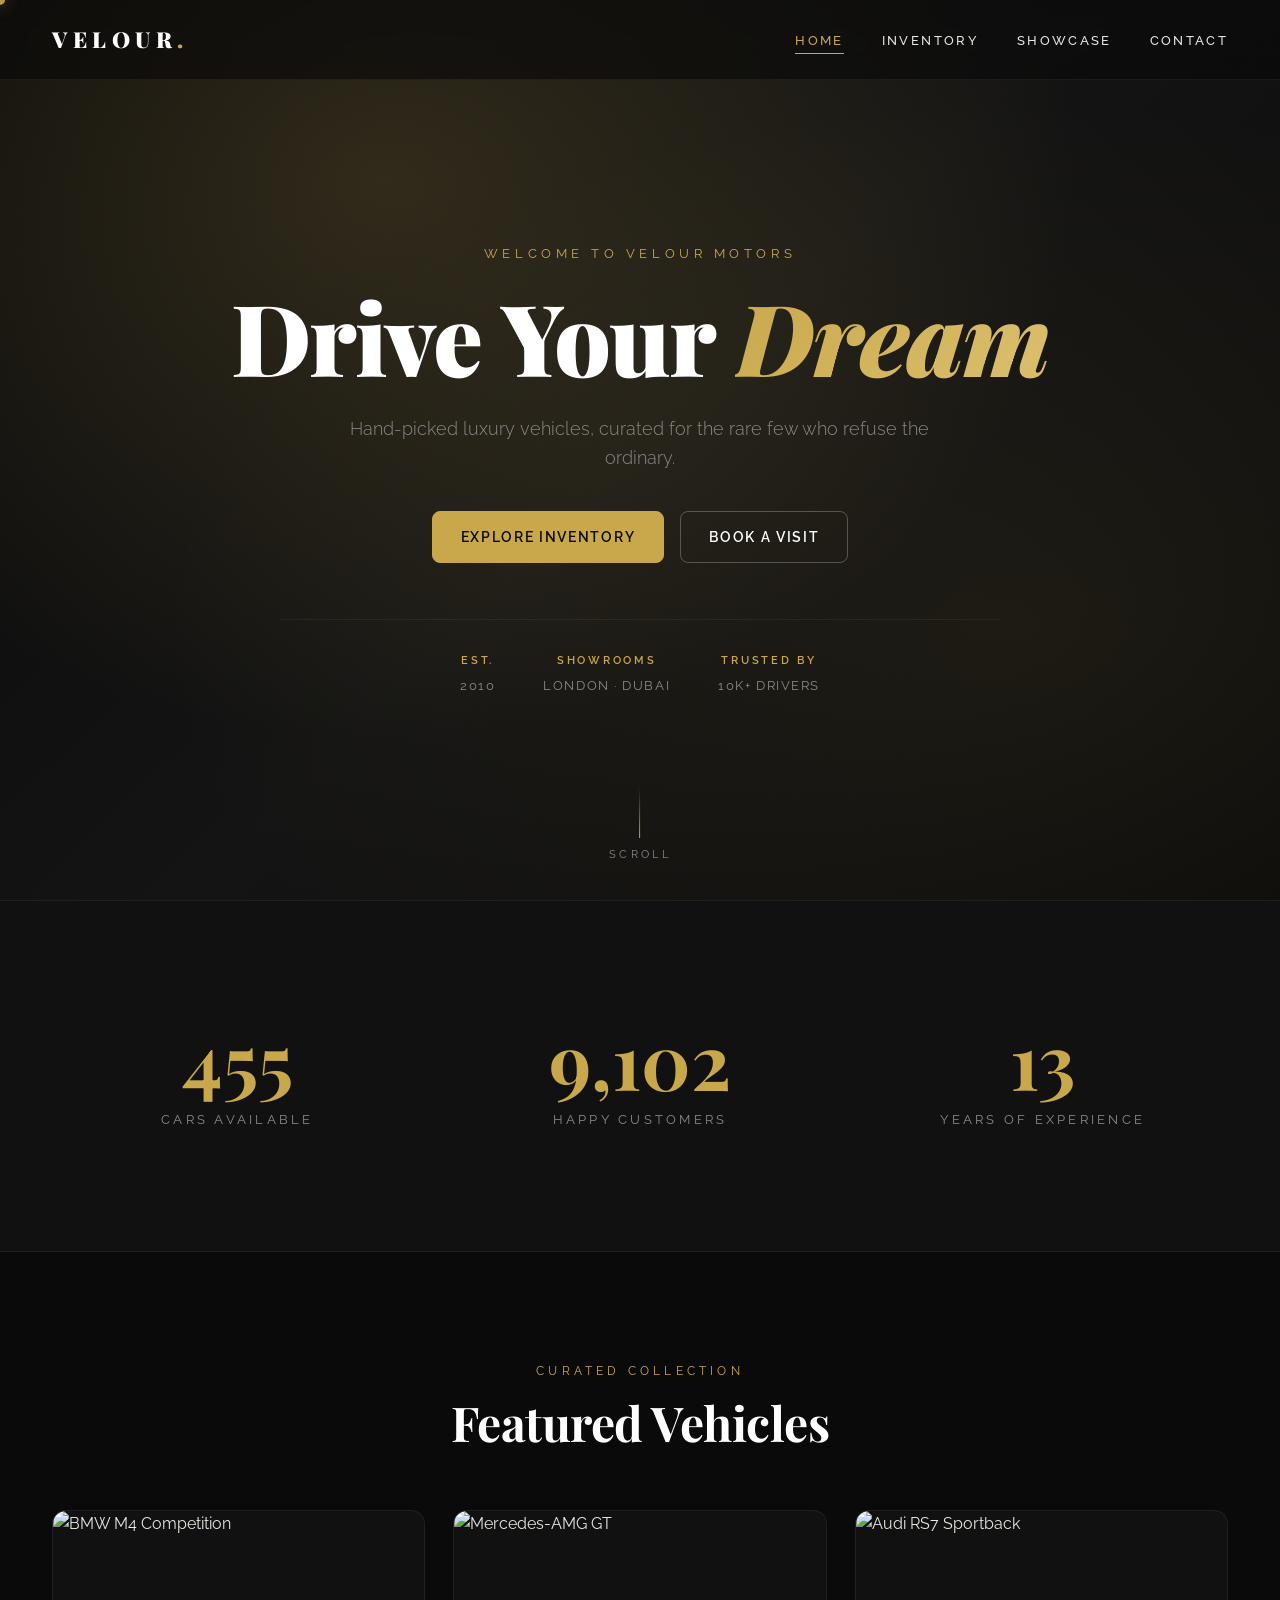
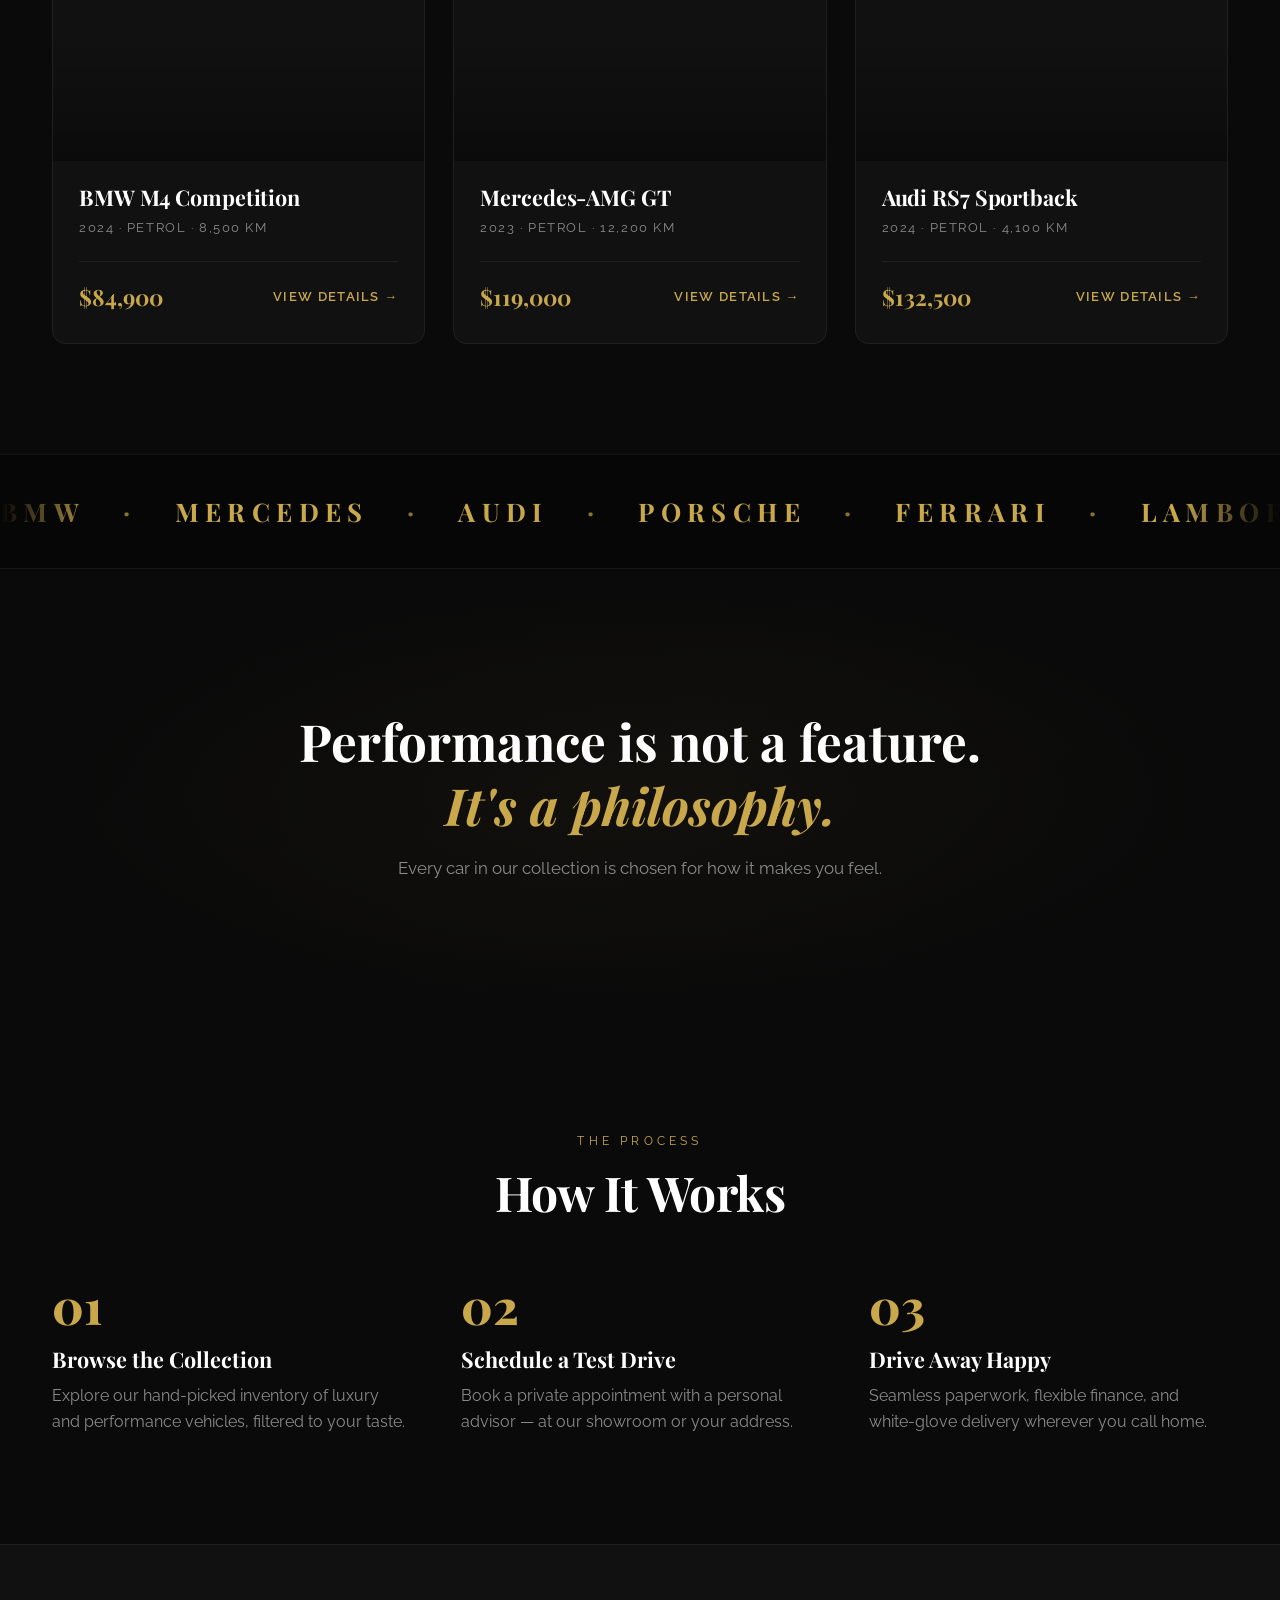
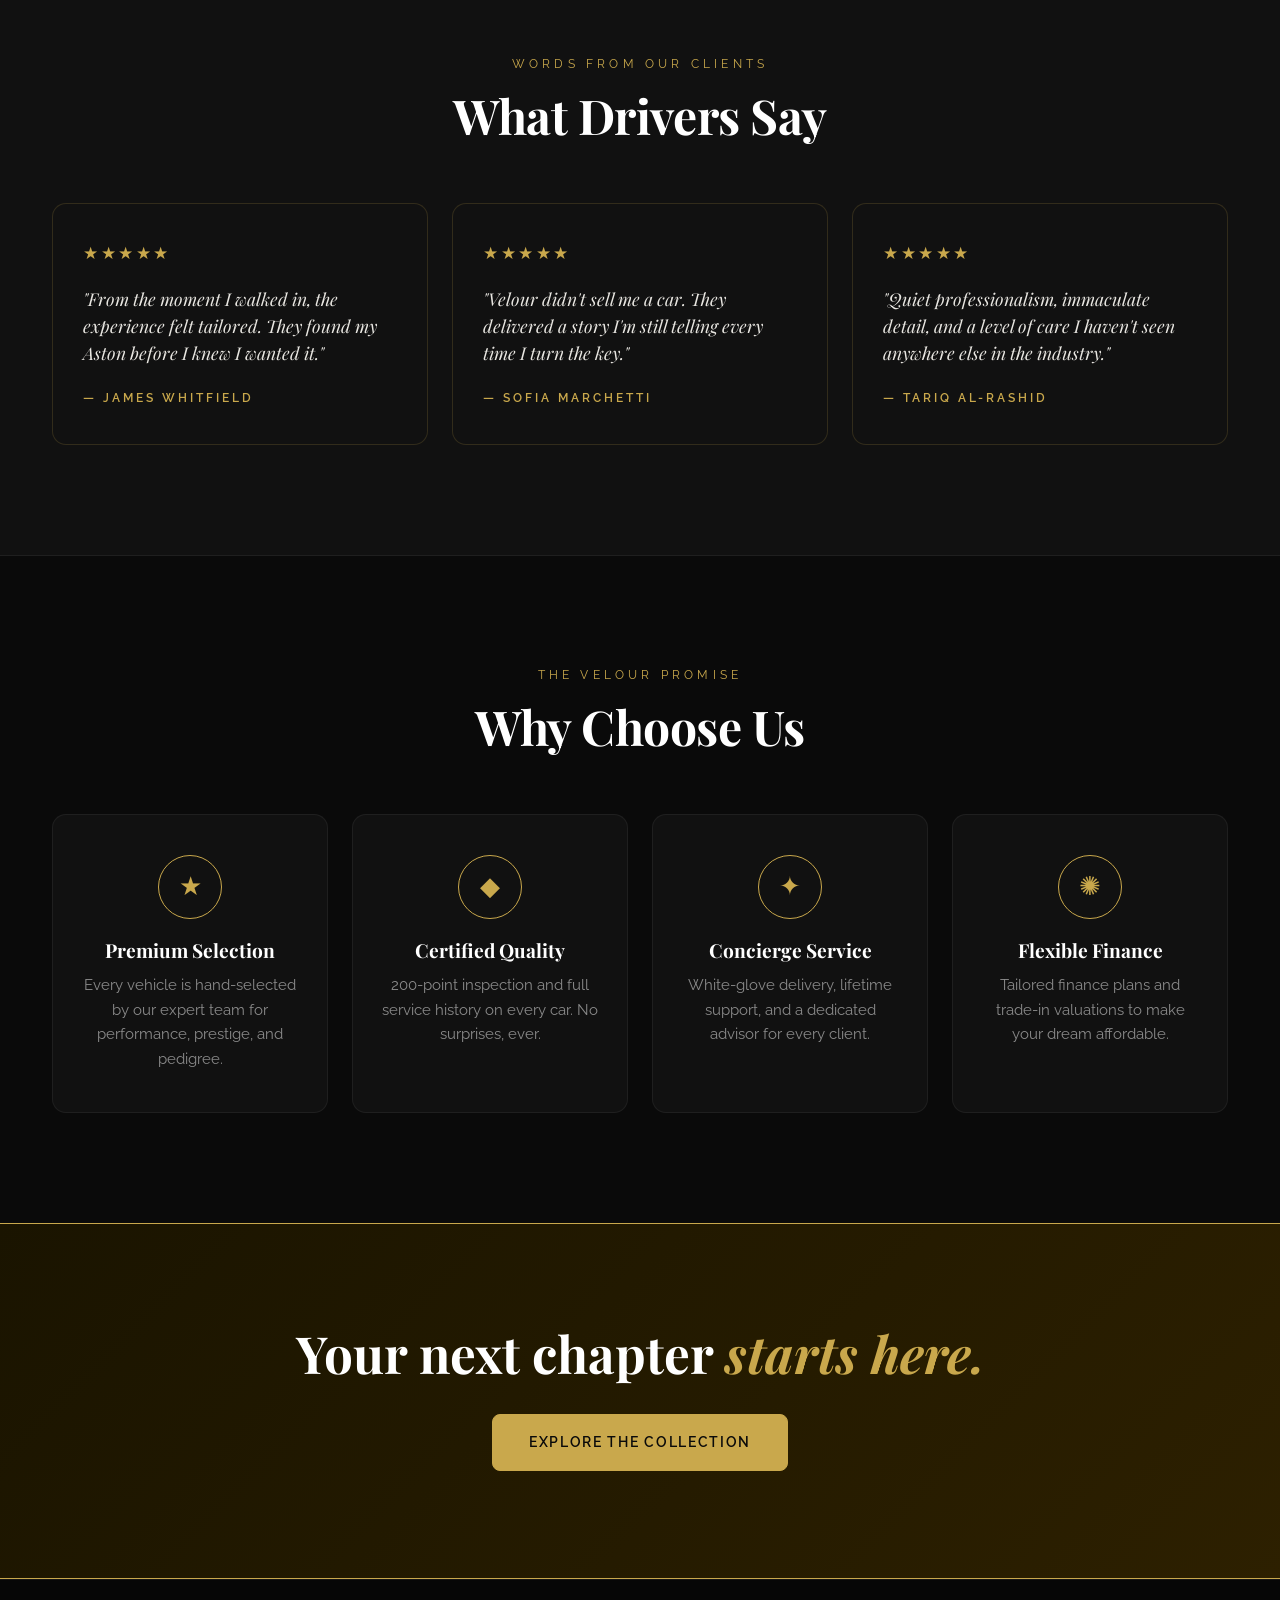
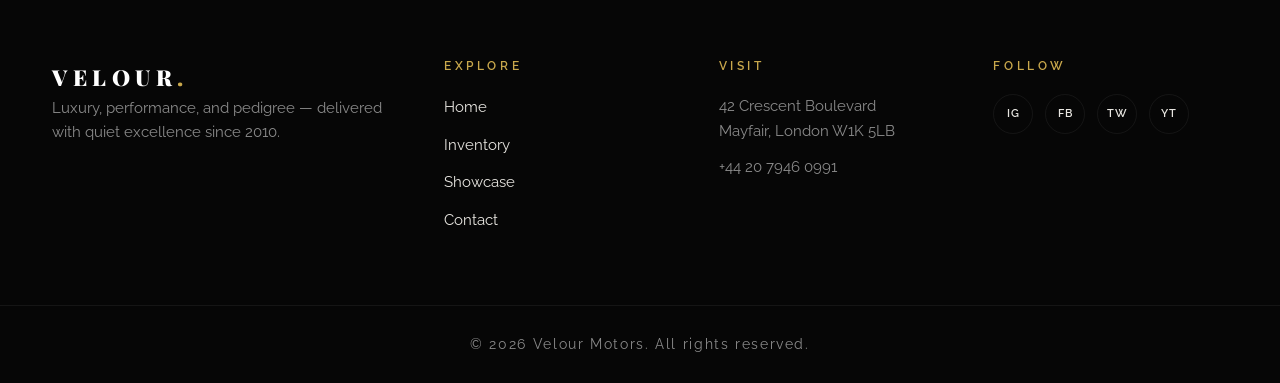
==== index.html @ 4f9709b0 "first commit" ====
<!DOCTYPE html>
<html lang="en">
<head>
  <meta charset="UTF-8" />
  <meta name="viewport" content="width=device-width, initial-scale=1.0" />
  <title>Velour Motors — Drive Your Dream</title>
  <meta name="description" content="Velour Motors — premium luxury car dealership. Discover hand-picked vehicles built to inspire." />

  <!-- Google Fonts -->
  <link rel="preconnect" href="https://fonts.googleapis.com" />
  <link rel="preconnect" href="https://fonts.gstatic.com" crossorigin />
  <link href="https://fonts.googleapis.com/css2?family=Playfair+Display:wght@400;600;700;900&family=Raleway:wght@300;400;500;600;700&display=swap" rel="stylesheet" />

  <link rel="stylesheet" href="style.css" />
</head>
<body>
  <!-- Custom gold cursor dot -->
  <div class="cursor-dot" id="cursorDot" aria-hidden="true"></div>

  <!-- ============ NAVBAR ============ -->
  <header class="navbar" id="navbar">
    <div class="nav-container">
      <a href="index.html" class="logo">VELOUR<span>.</span></a>
      <nav>
        <ul class="nav-links" id="navLinks">
          <li><a href="index.html" class="active">Home</a></li>
          <li><a href="cars.html">Inventory</a></li>
          <li><a href="car-detail.html">Showcase</a></li>
          <li><a href="contact.html">Contact</a></li>
        </ul>
      </nav>
      <button class="nav-toggle" id="navToggle" aria-label="Open menu">
        <span></span><span></span><span></span>
      </button>
    </div>
  </header>

  <!-- ============ SECTION 1 — HERO ============ -->
  <section class="hero">
    <div class="hero-bg" aria-hidden="true"></div>
    <div class="hero-content">
      <p class="hero-eyebrow reveal">Welcome to Velour Motors</p>
      <h1 class="hero-title">
        <span class="word">Drive</span>
        <span class="word">Your</span>
        <span class="word gold-text">Dream</span>
      </h1>
      <p class="hero-sub reveal">Hand-picked luxury vehicles, curated for the rare few who refuse the ordinary.</p>
      <div class="hero-cta reveal">
        <a href="cars.html" class="btn btn-gold">Explore Inventory</a>
        <a href="contact.html" class="btn btn-ghost">Book a Visit</a>
      </div>

      <!-- Hero quick stats -->
      <ul class="hero-quick reveal" aria-label="At a glance">
        <li><strong>Est.</strong> 2010</li>
        <li><strong>Showrooms</strong> London · Dubai</li>
        <li><strong>Trusted by</strong> 10K+ drivers</li>
      </ul>
    </div>
    <div class="hero-scroll" aria-hidden="true">
      <span></span>
      <p>scroll</p>
    </div>
  </section>

  <!-- ============ SECTION 2 — STATS ============ -->
  <section class="counters">
    <div class="container counters-grid">
      <div class="counter-card reveal">
        <h2 class="counter-num" data-target="500">0</h2>
        <p>Cars Available</p>
      </div>
      <div class="counter-card reveal">
        <h2 class="counter-num" data-target="10000">0</h2>
        <p>Happy Customers</p>
      </div>
      <div class="counter-card reveal">
        <h2 class="counter-num" data-target="15">0</h2>
        <p>Years of Experience</p>
      </div>
    </div>
  </section>

  <!-- ============ SECTION 3 — FEATURED VEHICLES ============ -->
  <section class="featured">
    <div class="container">
      <div class="section-header reveal">
        <p class="eyebrow">Curated Collection</p>
        <h2>Featured Vehicles</h2>
      </div>

      <div class="card-grid">
        <article class="car-card reveal">
          <div class="car-img">
            <img src="https://images.unsplash.com/photo-1555215695-3004980ad54e?w=800" alt="BMW M4 Competition" loading="lazy" />
          </div>
          <div class="car-body">
            <h3>BMW M4 Competition</h3>
            <p class="car-meta">2024 · Petrol · 8,500 km</p>
            <div class="car-foot">
              <span class="price">$84,900</span>
              <a href="car-detail.html" class="btn-link">View Details →</a>
            </div>
          </div>
        </article>

        <article class="car-card reveal">
          <div class="car-img">
            <img src="https://images.unsplash.com/photo-1617788138017-80ad40651399?w=800" alt="Mercedes-AMG GT" loading="lazy" />
          </div>
          <div class="car-body">
            <h3>Mercedes-AMG GT</h3>
            <p class="car-meta">2023 · Petrol · 12,200 km</p>
            <div class="car-foot">
              <span class="price">$119,000</span>
              <a href="car-detail.html" class="btn-link">View Details →</a>
            </div>
          </div>
        </article>

        <article class="car-card reveal">
          <div class="car-img">
            <img src="https://images.unsplash.com/photo-1606664515524-ed2f786a0bd6?w=800" alt="Audi RS7 Sportback" loading="lazy" />
          </div>
          <div class="car-body">
            <h3>Audi RS7 Sportback</h3>
            <p class="car-meta">2024 · Petrol · 4,100 km</p>
            <div class="car-foot">
              <span class="price">$132,500</span>
              <a href="car-detail.html" class="btn-link">View Details →</a>
            </div>
          </div>
        </article>
      </div>
    </div>
  </section>

  <!-- ============ SECTION 4 — BRAND MARQUEE ============ -->
  <section class="marquee-section" aria-label="Brands we carry">
    <div class="marquee">
      <div class="marquee-track">
        <span>BMW</span><span class="sep">·</span>
        <span>MERCEDES</span><span class="sep">·</span>
        <span>AUDI</span><span class="sep">·</span>
        <span>PORSCHE</span><span class="sep">·</span>
        <span>FERRARI</span><span class="sep">·</span>
        <span>LAMBORGHINI</span><span class="sep">·</span>
        <span>BENTLEY</span><span class="sep">·</span>
        <span>TESLA</span><span class="sep">·</span>
        <span>MASERATI</span><span class="sep">·</span>
        <!-- duplicated for seamless loop -->
        <span>BMW</span><span class="sep">·</span>
        <span>MERCEDES</span><span class="sep">·</span>
        <span>AUDI</span><span class="sep">·</span>
        <span>PORSCHE</span><span class="sep">·</span>
        <span>FERRARI</span><span class="sep">·</span>
        <span>LAMBORGHINI</span><span class="sep">·</span>
        <span>BENTLEY</span><span class="sep">·</span>
        <span>TESLA</span><span class="sep">·</span>
        <span>MASERATI</span><span class="sep">·</span>
      </div>
    </div>
  </section>

  <!-- ============ SECTION 5 — HIGHLIGHT BANNER ============ -->
  <section class="highlight-banner">
    <div class="highlight-bg" aria-hidden="true">
      <img src="https://images.unsplash.com/photo-1555215695-3004980ad54e?w=1600" alt="" />
    </div>
    <div class="highlight-overlay" aria-hidden="true"></div>
    <div class="container highlight-content reveal">
      <h2>Performance is not a feature.<br/><em>It's a philosophy.</em></h2>
      <p>Every car in our collection is chosen for how it makes you feel.</p>
    </div>
  </section>

  <!-- ============ SECTION 6 — HOW IT WORKS ============ -->
  <section class="how-it-works">
    <div class="container">
      <div class="section-header reveal">
        <p class="eyebrow">The Process</p>
        <h2>How It Works</h2>
      </div>

      <div class="steps-grid">
        <div class="step reveal">
          <span class="step-num">01</span>
          <h3>Browse the Collection</h3>
          <p>Explore our hand-picked inventory of luxury and performance vehicles, filtered to your taste.</p>
        </div>
        <div class="step reveal">
          <span class="step-num">02</span>
          <h3>Schedule a Test Drive</h3>
          <p>Book a private appointment with a personal advisor — at our showroom or your address.</p>
        </div>
        <div class="step reveal">
          <span class="step-num">03</span>
          <h3>Drive Away Happy</h3>
          <p>Seamless paperwork, flexible finance, and white-glove delivery wherever you call home.</p>
        </div>
      </div>
    </div>
  </section>

  <!-- ============ SECTION 7 — TESTIMONIALS ============ -->
  <section class="testimonials">
    <div class="container">
      <div class="section-header reveal">
        <p class="eyebrow">Words from Our Clients</p>
        <h2>What Drivers Say</h2>
      </div>

      <div class="testimonial-grid">
        <article class="testimonial reveal">
          <div class="stars" aria-label="5 out of 5 stars">★★★★★</div>
          <p class="quote">"From the moment I walked in, the experience felt tailored. They found my Aston before I knew I wanted it."</p>
          <p class="author">— James Whitfield</p>
        </article>

        <article class="testimonial reveal">
          <div class="stars" aria-label="5 out of 5 stars">★★★★★</div>
          <p class="quote">"Velour didn't sell me a car. They delivered a story I'm still telling every time I turn the key."</p>
          <p class="author">— Sofia Marchetti</p>
        </article>

        <article class="testimonial reveal">
          <div class="stars" aria-label="5 out of 5 stars">★★★★★</div>
          <p class="quote">"Quiet professionalism, immaculate detail, and a level of care I haven't seen anywhere else in the industry."</p>
          <p class="author">— Tariq Al-Rashid</p>
        </article>
      </div>
    </div>
  </section>

  <!-- ============ SECTION 8 — WHY CHOOSE US ============ -->
  <section class="why">
    <div class="container">
      <div class="section-header reveal">
        <p class="eyebrow">The Velour Promise</p>
        <h2>Why Choose Us</h2>
      </div>

      <div class="why-grid">
        <div class="why-card reveal">
          <div class="why-icon">★</div>
          <h3>Premium Selection</h3>
          <p>Every vehicle is hand-selected by our expert team for performance, prestige, and pedigree.</p>
        </div>
        <div class="why-card reveal">
          <div class="why-icon">◆</div>
          <h3>Certified Quality</h3>
          <p>200-point inspection and full service history on every car. No surprises, ever.</p>
        </div>
        <div class="why-card reveal">
          <div class="why-icon">✦</div>
          <h3>Concierge Service</h3>
          <p>White-glove delivery, lifetime support, and a dedicated advisor for every client.</p>
        </div>
        <div class="why-card reveal">
          <div class="why-icon">✺</div>
          <h3>Flexible Finance</h3>
          <p>Tailored finance plans and trade-in valuations to make your dream affordable.</p>
        </div>
      </div>
    </div>
  </section>

  <!-- ============ SECTION 9 — CTA BANNER ============ -->
  <section class="cta-banner">
    <div class="container cta-content reveal">
      <h2>Your next chapter <em>starts here.</em></h2>
      <a href="cars.html" class="btn btn-gold btn-lg">Explore the Collection</a>
    </div>
  </section>

  <!-- ============ SECTION 10 — FOOTER ============ -->
  <footer class="footer">
    <div class="container footer-grid">
      <div class="footer-col">
        <a href="index.html" class="logo">VELOUR<span>.</span></a>
        <p>Luxury, performance, and pedigree — delivered with quiet excellence since 2010.</p>
      </div>
      <div class="footer-col">
        <h4>Explore</h4>
        <ul>
          <li><a href="index.html">Home</a></li>
          <li><a href="cars.html">Inventory</a></li>
          <li><a href="car-detail.html">Showcase</a></li>
          <li><a href="contact.html">Contact</a></li>
        </ul>
      </div>
      <div class="footer-col">
        <h4>Visit</h4>
        <p>42 Crescent Boulevard<br/>Mayfair, London W1K 5LB</p>
        <p>+44 20 7946 0991</p>
      </div>
      <div class="footer-col">
        <h4>Follow</h4>
        <div class="socials">
          <a href="#" aria-label="Instagram">IG</a>
          <a href="#" aria-label="Facebook">FB</a>
          <a href="#" aria-label="Twitter">TW</a>
          <a href="#" aria-label="YouTube">YT</a>
        </div>
      </div>
    </div>
    <div class="footer-bottom">
      <p>© 2026 Velour Motors. All rights reserved.</p>
    </div>
  </footer>

  <script src="script.js"></script>
</body>
</html>
---- style.css ----
/* =========================================================
   VELOUR MOTORS — Shared Stylesheet
   Dark luxury theme with gold accents.
   ========================================================= */

/* ---------- CSS Variables ---------- */
:root {
  --bg:           #0a0a0a;
  --bg-elev:      #111111;
  --bg-elev-2:    #161616;
  --gold:         #c9a84c;
  --gold-soft:    #d9bd6a;
  --gold-dim:     #8a7233;
  --white:        #ffffff;
  --text:         #e8e6e1;
  --muted:        #8a8a8a;
  --border:       rgba(201, 168, 76, 0.18);
  --border-soft:  rgba(255, 255, 255, 0.06);
  --danger:       #ff4d4d;

  --font-head:    'Playfair Display', serif;
  --font-body:    'Raleway', sans-serif;

  --maxw:         1240px;
  --radius:       8px;
  --radius-lg:    14px;

  --ease:         cubic-bezier(.22, .61, .36, 1);
  --t-fast:       .25s;
  --t-mid:        .45s;
  --t-slow:       .8s;
}

/* ---------- Reset ---------- */
*, *::before, *::after { box-sizing: border-box; margin: 0; padding: 0; }
html { scroll-behavior: smooth; }
body {
  font-family: var(--font-body);
  background: var(--bg);
  color: var(--text);
  line-height: 1.6;
  font-weight: 400;
  overflow-x: hidden;
  -webkit-font-smoothing: antialiased;
  cursor: none;
}
@media (max-width: 900px) { body { cursor: auto; } }

img { max-width: 100%; display: block; }
a { color: inherit; text-decoration: none; transition: color var(--t-fast) var(--ease); }
a:hover { color: var(--gold); }
button { font-family: inherit; cursor: none; border: none; background: none; color: inherit; }
@media (max-width: 900px) { button { cursor: pointer; } }

h1, h2, h3, h4 { font-family: var(--font-head); font-weight: 700; color: var(--white); line-height: 1.15; }

.container { max-width: var(--maxw); margin: 0 auto; padding: 0 32px; }
@media (max-width: 640px) { .container { padding: 0 20px; } }

/* ---------- Custom Cursor ---------- */
.cursor-dot {
  position: fixed;
  top: 0; left: 0;
  width: 10px; height: 10px;
  background: var(--gold);
  border-radius: 50%;
  pointer-events: none;
  z-index: 9999;
  transform: translate(-50%, -50%);
  transition: width .2s var(--ease), height .2s var(--ease), background .2s var(--ease);
  box-shadow: 0 0 18px rgba(201, 168, 76, 0.6);
  mix-blend-mode: difference;
}
.cursor-dot.grow { width: 26px; height: 26px; background: var(--gold-soft); }
@media (max-width: 900px) { .cursor-dot { display: none; } }

/* ---------- Buttons ---------- */
.btn {
  display: inline-block;
  padding: 14px 28px;
  font-family: var(--font-body);
  font-weight: 600;
  font-size: 14px;
  letter-spacing: .12em;
  text-transform: uppercase;
  border: 1px solid transparent;
  border-radius: var(--radius);
  transition: all var(--t-fast) var(--ease);
  position: relative;
  overflow: hidden;
}
.btn-gold {
  background: var(--gold);
  color: #0a0a0a;
  border-color: var(--gold);
}
.btn-gold:hover { background: var(--gold-soft); transform: translateY(-2px); color: #0a0a0a; box-shadow: 0 10px 30px rgba(201, 168, 76, 0.25); }
.btn-ghost {
  background: transparent;
  color: var(--white);
  border-color: rgba(255,255,255,0.25);
}
.btn-ghost:hover { border-color: var(--gold); color: var(--gold); transform: translateY(-2px); }
.btn-lg { padding: 16px 36px; font-size: 14px; }

.btn-link {
  color: var(--gold);
  font-weight: 600;
  font-size: 13px;
  letter-spacing: .1em;
  text-transform: uppercase;
  transition: letter-spacing var(--t-fast) var(--ease);
}
.btn-link:hover { letter-spacing: .18em; }

/* ---------- Navbar ---------- */
.navbar {
  position: fixed;
  top: 0; left: 0; right: 0;
  z-index: 1000;
  background: rgba(10, 10, 10, 0.65);
  backdrop-filter: blur(14px);
  -webkit-backdrop-filter: blur(14px);
  border-bottom: 1px solid var(--border-soft);
  transition: padding var(--t-mid) var(--ease), background var(--t-mid) var(--ease), transform var(--t-mid) var(--ease);
  padding: 22px 0;
}
.navbar.scrolled { padding: 12px 0; background: rgba(10, 10, 10, 0.92); }
.navbar.hide { transform: translateY(-110%); }

.nav-container {
  max-width: var(--maxw);
  margin: 0 auto;
  padding: 0 32px;
  display: flex;
  align-items: center;
  justify-content: space-between;
}
.logo {
  font-family: var(--font-head);
  font-weight: 900;
  font-size: 22px;
  letter-spacing: .25em;
  color: var(--white);
}
.logo span { color: var(--gold); }

.nav-links { list-style: none; display: flex; gap: 38px; }
.nav-links a {
  font-size: 13px;
  letter-spacing: .18em;
  text-transform: uppercase;
  font-weight: 500;
  color: var(--text);
  position: relative;
  padding: 6px 0;
}
.nav-links a::after {
  content: '';
  position: absolute;
  left: 0; bottom: 0;
  width: 0; height: 1px;
  background: var(--gold);
  transition: width var(--t-mid) var(--ease);
}
.nav-links a:hover::after,
.nav-links a.active::after { width: 100%; }
.nav-links a.active { color: var(--gold); }

.nav-toggle { display: none; flex-direction: column; gap: 5px; padding: 8px; }
.nav-toggle span {
  width: 24px; height: 2px;
  background: var(--white);
  transition: transform var(--t-fast) var(--ease), opacity var(--t-fast) var(--ease);
}
.nav-toggle.open span:nth-child(1) { transform: translateY(7px) rotate(45deg); }
.nav-toggle.open span:nth-child(2) { opacity: 0; }
.nav-toggle.open span:nth-child(3) { transform: translateY(-7px) rotate(-45deg); }

@media (max-width: 820px) {
  .nav-toggle { display: flex; }
  .nav-links {
    position: absolute;
    top: 100%; left: 0; right: 0;
    flex-direction: column;
    background: rgba(10, 10, 10, 0.98);
    padding: 24px 32px 32px;
    gap: 20px;
    border-bottom: 1px solid var(--border-soft);
    transform: translateY(-12px);
    opacity: 0;
    pointer-events: none;
    transition: transform var(--t-mid) var(--ease), opacity var(--t-mid) var(--ease);
  }
  .nav-links.open { transform: translateY(0); opacity: 1; pointer-events: auto; }
}

/* ---------- Hero ---------- */
.hero {
  position: relative;
  min-height: 100vh;
  display: flex;
  align-items: center;
  justify-content: center;
  text-align: center;
  overflow: hidden;
  padding: 120px 24px 80px;
}
.hero-bg {
  position: absolute;
  inset: 0;
  background:
    radial-gradient(ellipse at 30% 20%, rgba(201, 168, 76, 0.18), transparent 55%),
    radial-gradient(ellipse at 80% 70%, rgba(201, 168, 76, 0.08), transparent 60%),
    linear-gradient(135deg, #0a0a0a 0%, #141414 50%, #0a0a0a 100%);
  z-index: -1;
  animation: heroBgShift 18s ease-in-out infinite alternate;
}
@keyframes heroBgShift {
  0%   { filter: hue-rotate(0deg); }
  100% { filter: hue-rotate(8deg); }
}

.hero-eyebrow {
  font-size: 13px;
  letter-spacing: .35em;
  text-transform: uppercase;
  color: var(--gold);
  margin-bottom: 22px;
}
.hero-title {
  font-size: clamp(2.8rem, 8vw, 6.2rem);
  font-weight: 900;
  line-height: 1.02;
  letter-spacing: -.02em;
  margin-bottom: 26px;
}
.hero-title .word {
  display: inline-block;
  opacity: 0;
  transform: translateY(40px);
  animation: wordIn .9s var(--ease) forwards;
}
.hero-title .word:nth-child(1) { animation-delay: .2s; }
.hero-title .word:nth-child(2) { animation-delay: .4s; }
.hero-title .word:nth-child(3) { animation-delay: .6s; }
@keyframes wordIn { to { opacity: 1; transform: translateY(0); } }

.gold-text {
  background: linear-gradient(135deg, var(--gold) 0%, var(--gold-soft) 50%, var(--gold) 100%);
  background-size: 200% auto;
  -webkit-background-clip: text;
  background-clip: text;
  color: transparent;
  animation: wordIn .9s var(--ease) forwards, shimmer 4s linear infinite 1s;
  font-style: italic;
}
@keyframes shimmer {
  0%   { background-position: 0% center; }
  100% { background-position: 200% center; }
}

.hero-sub {
  font-size: clamp(1rem, 1.6vw, 1.15rem);
  color: var(--muted);
  max-width: 620px;
  margin: 0 auto 38px;
  font-weight: 300;
}
.hero-cta { display: flex; gap: 16px; justify-content: center; flex-wrap: wrap; }

/* Hero quick stats row */
.hero-quick {
  list-style: none;
  display: flex;
  justify-content: center;
  gap: 48px;
  margin-top: 56px;
  padding-top: 32px;
  border-top: 1px solid var(--border-soft);
  max-width: 720px;
  margin-left: auto;
  margin-right: auto;
  flex-wrap: wrap;
}
.hero-quick li {
  font-size: 13px;
  color: var(--muted);
  letter-spacing: .12em;
  text-transform: uppercase;
}
.hero-quick strong {
  display: block;
  color: var(--gold);
  font-weight: 600;
  font-size: 11px;
  letter-spacing: .25em;
  margin-bottom: 6px;
}

.hero-scroll {
  position: absolute;
  bottom: 36px;
  left: 50%;
  transform: translateX(-50%);
  text-align: center;
  color: var(--muted);
}
.hero-scroll span {
  display: block;
  width: 1px;
  height: 50px;
  background: linear-gradient(to bottom, transparent, var(--gold));
  margin: 0 auto 8px;
  animation: scrollLine 2s ease-in-out infinite;
}
@keyframes scrollLine {
  0%, 100% { transform: scaleY(0.4); transform-origin: top; }
  50%      { transform: scaleY(1);   transform-origin: top; }
}
.hero-scroll p {
  font-size: 11px;
  letter-spacing: .3em;
  text-transform: uppercase;
}

/* ---------- Section Header ---------- */
.section-header { text-align: center; margin-bottom: 60px; }
.eyebrow {
  font-size: 12px;
  letter-spacing: .35em;
  text-transform: uppercase;
  color: var(--gold);
  margin-bottom: 14px;
}
.section-header h2 {
  font-size: clamp(2rem, 4vw, 3rem);
  letter-spacing: -.01em;
}

/* ---------- Reveal Animations ---------- */
.reveal {
  opacity: 0;
  transform: translateY(36px);
  transition: opacity .9s var(--ease), transform .9s var(--ease);
}
.reveal.visible { opacity: 1; transform: translateY(0); }

/* ---------- Counters ---------- */
.counters {
  padding: 100px 0;
  background: var(--bg-elev);
  border-top: 1px solid var(--border-soft);
  border-bottom: 1px solid var(--border-soft);
}
.counters-grid {
  display: grid;
  grid-template-columns: repeat(3, 1fr);
  gap: 32px;
  text-align: center;
}
.counter-card { padding: 20px; }
.counter-num {
  font-family: var(--font-head);
  font-size: clamp(3rem, 6vw, 5rem);
  color: var(--gold);
  font-weight: 700;
  line-height: 1;
  margin-bottom: 12px;
}
.counter-card p {
  font-size: 13px;
  letter-spacing: .25em;
  text-transform: uppercase;
  color: var(--muted);
}
@media (max-width: 720px) { .counters-grid { grid-template-columns: 1fr; gap: 50px; } }

/* ---------- Featured / Card Grid ---------- */
.featured, .inventory { padding: 110px 0; }

.card-grid {
  display: grid;
  grid-template-columns: repeat(3, 1fr);
  gap: 28px;
}
@media (max-width: 980px) { .card-grid { grid-template-columns: repeat(2, 1fr); } }
@media (max-width: 640px) { .card-grid { grid-template-columns: 1fr; } }

.car-card {
  background: var(--bg-elev);
  border: 1px solid var(--border-soft);
  border-radius: var(--radius-lg);
  overflow: hidden;
  transition: transform var(--t-mid) var(--ease), border-color var(--t-mid) var(--ease), box-shadow var(--t-mid) var(--ease);
}
.car-card:hover {
  transform: translateY(-10px);
  border-color: var(--gold);
  box-shadow: 0 24px 50px rgba(0, 0, 0, 0.5), 0 0 0 1px rgba(201, 168, 76, 0.3);
}

/* Car image wrapper + real <img> */
.car-img {
  width: 100%;
  overflow: hidden;
  position: relative;
}
.car-img img {
  width: 100%;
  height: 250px;
  object-fit: cover;
  border-radius: 4px;
  transition: transform var(--t-slow) var(--ease);
  display: block;
}
.car-card:hover .car-img img { transform: scale(1.08); }
.car-img::after {
  content: '';
  position: absolute; inset: 0;
  background: linear-gradient(to top, rgba(0,0,0,0.35), transparent 50%);
  pointer-events: none;
}

/* Cars-page slightly shorter image */
.inventory .car-img img { height: 220px; }

.car-body { padding: 24px 26px 28px; }
.car-body h3 {
  font-size: 1.35rem;
  margin-bottom: 8px;
  letter-spacing: -.005em;
}
.car-meta {
  color: var(--muted);
  font-size: 13px;
  letter-spacing: .12em;
  text-transform: uppercase;
  margin-bottom: 22px;
}
.car-foot {
  display: flex;
  align-items: center;
  justify-content: space-between;
  padding-top: 18px;
  border-top: 1px solid var(--border-soft);
}
.price {
  font-family: var(--font-head);
  font-size: 1.4rem;
  color: var(--gold);
  font-weight: 700;
}

/* ---------- Brand Marquee ---------- */
.marquee-section {
  background: #060606;
  border-top: 1px solid var(--border-soft);
  border-bottom: 1px solid var(--border-soft);
  padding: 36px 0;
  overflow: hidden;
}
.marquee {
  overflow: hidden;
  width: 100%;
  -webkit-mask-image: linear-gradient(to right, transparent, black 8%, black 92%, transparent);
          mask-image: linear-gradient(to right, transparent, black 8%, black 92%, transparent);
}
.marquee-track {
  display: inline-flex;
  align-items: center;
  white-space: nowrap;
  gap: 38px;
  animation: marquee 38s linear infinite;
  padding-right: 38px;
}
.marquee-track span {
  font-family: var(--font-head);
  font-weight: 700;
  font-size: clamp(1.2rem, 2vw, 1.8rem);
  letter-spacing: .25em;
  color: var(--gold);
  text-transform: uppercase;
}
.marquee-track span.sep { color: var(--gold-dim); }
@keyframes marquee {
  from { transform: translateX(0); }
  to   { transform: translateX(-50%); }
}

/* ---------- Highlight Banner (image + atmospheric text) ---------- */
.highlight-banner {
  position: relative;
  padding: 140px 24px;
  text-align: center;
  overflow: hidden;
  isolation: isolate;
}
.highlight-bg {
  position: absolute;
  inset: 0;
  z-index: -2;
}
.highlight-bg img {
  width: 100%;
  height: 100%;
  object-fit: cover;
  transform: scale(1.06);
  filter: grayscale(.2) contrast(1.05);
}
.highlight-overlay {
  position: absolute;
  inset: 0;
  z-index: -1;
  background:
    linear-gradient(135deg, rgba(10,10,10,0.85), rgba(10,10,10,0.65) 50%, rgba(10,10,10,0.9)),
    radial-gradient(ellipse at center, rgba(201,168,76,0.12), transparent 70%);
}
.highlight-content h2 {
  font-size: clamp(1.8rem, 4vw, 3.2rem);
  font-weight: 700;
  line-height: 1.25;
  margin-bottom: 18px;
  max-width: 900px;
  margin-left: auto;
  margin-right: auto;
}
.highlight-content h2 em {
  color: var(--gold);
  font-style: italic;
}
.highlight-content p {
  color: var(--muted);
  max-width: 620px;
  margin: 0 auto;
  font-size: 1.05rem;
}

/* ---------- How It Works ---------- */
.how-it-works {
  padding: 110px 0;
  background: var(--bg);
}
.steps-grid {
  display: grid;
  grid-template-columns: repeat(3, 1fr);
  gap: 50px;
}
@media (max-width: 820px) { .steps-grid { grid-template-columns: 1fr; gap: 40px; } }

.step {
  text-align: left;
  padding-left: 0;
}
.step-num {
  display: block;
  font-family: var(--font-head);
  font-size: 3rem;
  font-weight: 800;
  color: var(--gold);
  line-height: 1;
  margin-bottom: 18px;
}
.step h3 {
  font-size: 1.35rem;
  margin-bottom: 12px;
}
.step p {
  color: var(--muted);
  font-size: .98rem;
}

/* ---------- Testimonials ---------- */
.testimonials {
  padding: 110px 0;
  background: var(--bg-elev);
  border-top: 1px solid var(--border-soft);
  border-bottom: 1px solid var(--border-soft);
}
.testimonial-grid {
  display: grid;
  grid-template-columns: repeat(3, 1fr);
  gap: 24px;
}
@media (max-width: 900px) { .testimonial-grid { grid-template-columns: 1fr; } }

.testimonial {
  background: #111;
  border: 1px solid var(--border);
  border-radius: var(--radius-lg);
  padding: 36px 30px;
  transition: transform var(--t-mid) var(--ease), border-color var(--t-mid) var(--ease);
}
.testimonial:hover {
  transform: translateY(-6px);
  border-color: var(--gold);
}
.stars {
  color: var(--gold);
  letter-spacing: .15em;
  margin-bottom: 18px;
  font-size: 1.05rem;
}
.quote {
  font-family: var(--font-head);
  font-style: italic;
  font-size: 1.1rem;
  line-height: 1.55;
  color: var(--text);
  margin-bottom: 22px;
}
.author {
  font-size: 12px;
  letter-spacing: .25em;
  text-transform: uppercase;
  color: var(--gold);
  font-weight: 600;
}

/* ---------- Why Choose Us ---------- */
.why {
  padding: 110px 0;
  background: var(--bg);
}
.why-grid {
  display: grid;
  grid-template-columns: repeat(4, 1fr);
  gap: 24px;
}
@media (max-width: 980px) { .why-grid { grid-template-columns: repeat(2, 1fr); } }
@media (max-width: 540px) { .why-grid { grid-template-columns: 1fr; } }

.why-card {
  text-align: center;
  padding: 40px 28px;
  background: var(--bg-elev);
  border: 1px solid var(--border-soft);
  border-radius: var(--radius-lg);
  transition: transform var(--t-mid) var(--ease), border-color var(--t-mid) var(--ease);
}
.why-card:hover { transform: translateY(-8px); border-color: var(--gold); }
.why-icon {
  width: 64px; height: 64px;
  margin: 0 auto 20px;
  display: grid;
  place-items: center;
  font-size: 26px;
  color: var(--gold);
  border: 1px solid var(--gold);
  border-radius: 50%;
  transition: background var(--t-mid) var(--ease), color var(--t-mid) var(--ease);
}
.why-card:hover .why-icon { background: var(--gold); color: #0a0a0a; }
.why-card h3 { font-size: 1.2rem; margin-bottom: 12px; }
.why-card p { color: var(--muted); font-size: .96rem; }

/* ---------- CTA Banner ---------- */
.cta-banner {
  padding: 100px 24px;
  text-align: center;
  background: linear-gradient(135deg, #1a1400, #2d2000);
  border-top: 1px solid #c9a84c;
  border-bottom: 1px solid #c9a84c;
}
.cta-content h2 {
  font-size: clamp(2rem, 4.5vw, 3.2rem);
  margin-bottom: 32px;
  font-weight: 700;
}
.cta-content h2 em {
  color: var(--gold);
  font-style: italic;
}

/* ---------- Footer ---------- */
.footer {
  background: #060606;
  padding: 80px 0 0;
  border-top: 1px solid var(--border-soft);
}
.footer-grid {
  display: grid;
  grid-template-columns: 1.5fr 1fr 1fr 1fr;
  gap: 40px;
  padding-bottom: 60px;
}
@media (max-width: 820px) { .footer-grid { grid-template-columns: 1fr 1fr; } }
@media (max-width: 480px) { .footer-grid { grid-template-columns: 1fr; } }

.footer-col h4 {
  font-family: var(--font-body);
  font-size: 12px;
  letter-spacing: .3em;
  text-transform: uppercase;
  color: var(--gold);
  margin-bottom: 20px;
  font-weight: 600;
}
.footer-col p { color: var(--muted); margin-bottom: 12px; font-size: .95rem; }
.footer-col ul { list-style: none; }
.footer-col ul li { margin-bottom: 12px; }
.footer-col ul a { font-size: .95rem; color: var(--text); }

.socials { display: flex; gap: 12px; }
.socials a {
  width: 40px; height: 40px;
  display: grid; place-items: center;
  border: 1px solid var(--border-soft);
  border-radius: 50%;
  font-size: 11px;
  letter-spacing: .12em;
  font-weight: 600;
  transition: all var(--t-fast) var(--ease);
}
.socials a:hover { border-color: var(--gold); color: var(--gold); transform: translateY(-3px); }

.footer-bottom {
  text-align: center;
  padding: 28px 24px;
  border-top: 1px solid var(--border-soft);
  color: var(--muted);
  font-size: .85rem;
  letter-spacing: .12em;
}

/* ---------- Page Header (cars, contact) ---------- */
.page-head {
  padding: 200px 0 80px;
  text-align: center;
  background:
    radial-gradient(ellipse at 50% 0%, rgba(201, 168, 76, 0.18), transparent 60%),
    var(--bg);
  border-bottom: 1px solid var(--border-soft);
}
.page-head h1 {
  font-size: clamp(2.5rem, 6vw, 4.5rem);
  margin-bottom: 18px;
}
.page-sub {
  color: var(--muted);
  max-width: 600px;
  margin: 0 auto;
  font-size: 1.05rem;
}

/* ---------- Filters ---------- */
.filters { padding: 50px 0 20px; }
.filter-bar {
  display: grid;
  grid-template-columns: repeat(3, 1fr) auto;
  gap: 18px;
  align-items: end;
  padding: 28px;
  background: var(--bg-elev);
  border: 1px solid var(--border-soft);
  border-radius: var(--radius-lg);
}
@media (max-width: 820px) {
  .filter-bar { grid-template-columns: 1fr 1fr; }
  .filter-bar .btn { grid-column: 1 / -1; }
}
@media (max-width: 480px) {
  .filter-bar { grid-template-columns: 1fr; }
}

.filter-field { display: flex; flex-direction: column; gap: 8px; }
.filter-field label {
  font-size: 11px;
  letter-spacing: .25em;
  text-transform: uppercase;
  color: var(--gold);
  font-weight: 600;
}
.filter-field select {
  padding: 12px 14px;
  background: var(--bg);
  border: 1px solid var(--border-soft);
  border-radius: var(--radius);
  color: var(--text);
  font-family: var(--font-body);
  font-size: .95rem;
  cursor: none;
  transition: border-color var(--t-fast) var(--ease);
  appearance: none;
  background-image: linear-gradient(45deg, transparent 50%, var(--gold) 50%),
                    linear-gradient(135deg, var(--gold) 50%, transparent 50%);
  background-position: calc(100% - 18px) 50%, calc(100% - 13px) 50%;
  background-size: 5px 5px;
  background-repeat: no-repeat;
}
.filter-field select:focus { outline: none; border-color: var(--gold); }

.results-count {
  margin-top: 24px;
  font-size: 13px;
  color: var(--muted);
  letter-spacing: .12em;
  text-transform: uppercase;
}

.empty-state {
  text-align: center;
  padding: 60px 24px;
  color: var(--muted);
  border: 1px dashed var(--border-soft);
  border-radius: var(--radius-lg);
  margin-top: 32px;
}

/* ---------- Car Detail ---------- */
.detail-hero {
  padding: 160px 0 80px;
  background: var(--bg);
}
.detail-grid {
  display: grid;
  grid-template-columns: 1.1fr 1fr;
  gap: 60px;
  align-items: start;
}
@media (max-width: 900px) { .detail-grid { grid-template-columns: 1fr; gap: 40px; } }

.main-image {
  width: 100%;
  border-radius: var(--radius-lg);
  border: 1px solid var(--border-soft);
  overflow: hidden;
  position: relative;
}
.main-image img {
  width: 100%;
  height: 460px;
  object-fit: cover;
  display: block;
  transition: opacity .35s var(--ease);
}
@media (max-width: 640px) { .main-image img { height: 300px; } }

.thumb-row {
  display: grid;
  grid-template-columns: repeat(3, 1fr);
  gap: 14px;
  margin-top: 14px;
}
.thumb {
  border-radius: var(--radius);
  border: 1px solid var(--border-soft);
  overflow: hidden;
  padding: 0;
  opacity: .7;
  transition: opacity var(--t-fast) var(--ease), border-color var(--t-fast) var(--ease), transform var(--t-fast) var(--ease);
}
.thumb img {
  width: 100%;
  height: 100px;
  object-fit: cover;
  display: block;
}
.thumb:hover { opacity: 1; transform: translateY(-3px); }
.thumb.active { opacity: 1; border-color: var(--gold); }

.detail-info h1 {
  font-size: clamp(2rem, 4vw, 3rem);
  margin: 8px 0 14px;
}
.detail-price {
  font-family: var(--font-head);
  font-size: 2rem;
  color: var(--gold);
  margin-bottom: 22px;
}
.detail-desc {
  color: var(--muted);
  margin-bottom: 36px;
  font-size: 1.02rem;
}
.specs-title {
  font-size: 1.1rem;
  margin-bottom: 16px;
  padding-bottom: 10px;
  border-bottom: 1px solid var(--border-soft);
  letter-spacing: .04em;
}
.specs-table {
  width: 100%;
  border-collapse: collapse;
  margin-bottom: 32px;
}
.specs-table th, .specs-table td {
  text-align: left;
  padding: 14px 0;
  border-bottom: 1px solid var(--border-soft);
  font-size: .96rem;
}
.specs-table th {
  font-family: var(--font-body);
  font-weight: 500;
  color: var(--muted);
  letter-spacing: .1em;
  text-transform: uppercase;
  font-size: 12px;
  width: 40%;
}
.specs-table td { color: var(--text); }

/* ---------- Modal ---------- */
.modal {
  position: fixed;
  inset: 0;
  z-index: 2000;
  display: grid;
  place-items: center;
  padding: 24px;
  opacity: 0;
  pointer-events: none;
  transition: opacity var(--t-mid) var(--ease);
}
.modal.open { opacity: 1; pointer-events: auto; }
.modal-backdrop {
  position: absolute;
  inset: 0;
  background: rgba(0, 0, 0, 0.75);
  backdrop-filter: blur(8px);
  -webkit-backdrop-filter: blur(8px);
}
.modal-panel {
  position: relative;
  background: var(--bg-elev);
  border: 1px solid var(--border);
  border-radius: var(--radius-lg);
  max-width: 480px;
  width: 100%;
  padding: 44px 36px 36px;
  transform: translateY(20px) scale(.98);
  transition: transform var(--t-mid) var(--ease);
}
.modal.open .modal-panel { transform: translateY(0) scale(1); }
.modal-close {
  position: absolute;
  top: 12px; right: 18px;
  font-size: 28px;
  color: var(--muted);
  line-height: 1;
  transition: color var(--t-fast) var(--ease), transform var(--t-fast) var(--ease);
}
.modal-close:hover { color: var(--gold); transform: rotate(90deg); }
.modal-panel h2 { font-size: 1.6rem; margin-bottom: 8px; }
.modal-sub { color: var(--muted); margin-bottom: 24px; font-size: .95rem; }

/* ---------- Forms ---------- */
.modal-form, .contact-form { display: flex; flex-direction: column; gap: 18px; }
.form-row { display: flex; flex-direction: column; gap: 8px; }
.form-row label {
  font-size: 11px;
  letter-spacing: .25em;
  text-transform: uppercase;
  color: var(--gold);
  font-weight: 600;
}
.form-row input,
.form-row textarea {
  padding: 14px 16px;
  background: var(--bg);
  border: 1px solid var(--border-soft);
  border-radius: var(--radius);
  color: var(--text);
  font-family: var(--font-body);
  font-size: 1rem;
  transition: border-color var(--t-fast) var(--ease), background var(--t-fast) var(--ease);
  resize: vertical;
}
.form-row input:focus,
.form-row textarea:focus {
  outline: none;
  border-color: var(--gold);
  background: #0e0e0e;
}
.form-row input.error,
.form-row textarea.error {
  border-color: var(--danger);
  background: rgba(255, 77, 77, 0.06);
  animation: shake .35s ease;
}
@keyframes shake {
  0%, 100% { transform: translateX(0); }
  25%      { transform: translateX(-5px); }
  75%      { transform: translateX(5px); }
}
.form-success {
  margin-top: 6px;
  padding: 14px 16px;
  background: rgba(201, 168, 76, 0.1);
  border: 1px solid var(--gold);
  border-radius: var(--radius);
  color: var(--gold-soft);
  font-size: .95rem;
  text-align: center;
}

/* ---------- Contact ---------- */
.contact-section { padding: 90px 0; }
.contact-grid {
  display: grid;
  grid-template-columns: 1.2fr 1fr;
  gap: 60px;
  align-items: start;
}
@media (max-width: 900px) { .contact-grid { grid-template-columns: 1fr; gap: 50px; } }

.contact-form-wrap h2 { font-size: 2rem; margin-bottom: 28px; }

.contact-info {
  display: grid;
  grid-template-columns: 1fr 1fr;
  gap: 18px;
}
@media (max-width: 480px) { .contact-info { grid-template-columns: 1fr; } }

.info-card {
  padding: 26px 22px;
  background: var(--bg-elev);
  border: 1px solid var(--border-soft);
  border-radius: var(--radius-lg);
  transition: border-color var(--t-fast) var(--ease), transform var(--t-fast) var(--ease);
}
.info-card:hover { border-color: var(--gold); transform: translateY(-4px); }
.info-icon {
  width: 44px; height: 44px;
  display: grid; place-items: center;
  font-size: 20px;
  color: var(--gold);
  border: 1px solid var(--gold);
  border-radius: 50%;
  margin-bottom: 16px;
}
.info-card h3 { font-size: 1.1rem; margin-bottom: 8px; }
.info-card p { color: var(--muted); font-size: .92rem; line-height: 1.6; }

/* ---------- Map Placeholder ---------- */
.map-section { padding: 0 0 110px; }
.map-placeholder {
  position: relative;
  height: 360px;
  border-radius: var(--radius-lg);
  border: 1px solid var(--border-soft);
  overflow: hidden;
  display: grid;
  place-items: center;
  background: linear-gradient(135deg, #0e0e0e 0%, #1a1a1a 100%);
}
.map-grid-bg {
  position: absolute; inset: 0;
  background-image:
    linear-gradient(rgba(201, 168, 76, 0.08) 1px, transparent 1px),
    linear-gradient(90deg, rgba(201, 168, 76, 0.08) 1px, transparent 1px);
  background-size: 40px 40px;
  mask-image: radial-gradient(ellipse at center, black 30%, transparent 75%);
  -webkit-mask-image: radial-gradient(ellipse at center, black 30%, transparent 75%);
}
.map-pin {
  position: absolute;
  top: 45%; left: 50%;
  transform: translate(-50%, -50%);
  font-size: 36px;
  color: var(--gold);
  animation: pinPulse 2s ease-in-out infinite;
}
@keyframes pinPulse {
  0%, 100% { transform: translate(-50%, -50%) scale(1);    filter: drop-shadow(0 0 0 rgba(201, 168, 76, 0.6)); }
  50%      { transform: translate(-50%, -50%) scale(1.15); filter: drop-shadow(0 0 14px rgba(201, 168, 76, 0.6)); }
}
.map-placeholder p {
  position: relative;
  color: var(--muted);
  letter-spacing: .25em;
  text-transform: uppercase;
  font-size: 12px;
  margin-top: 60px;
}
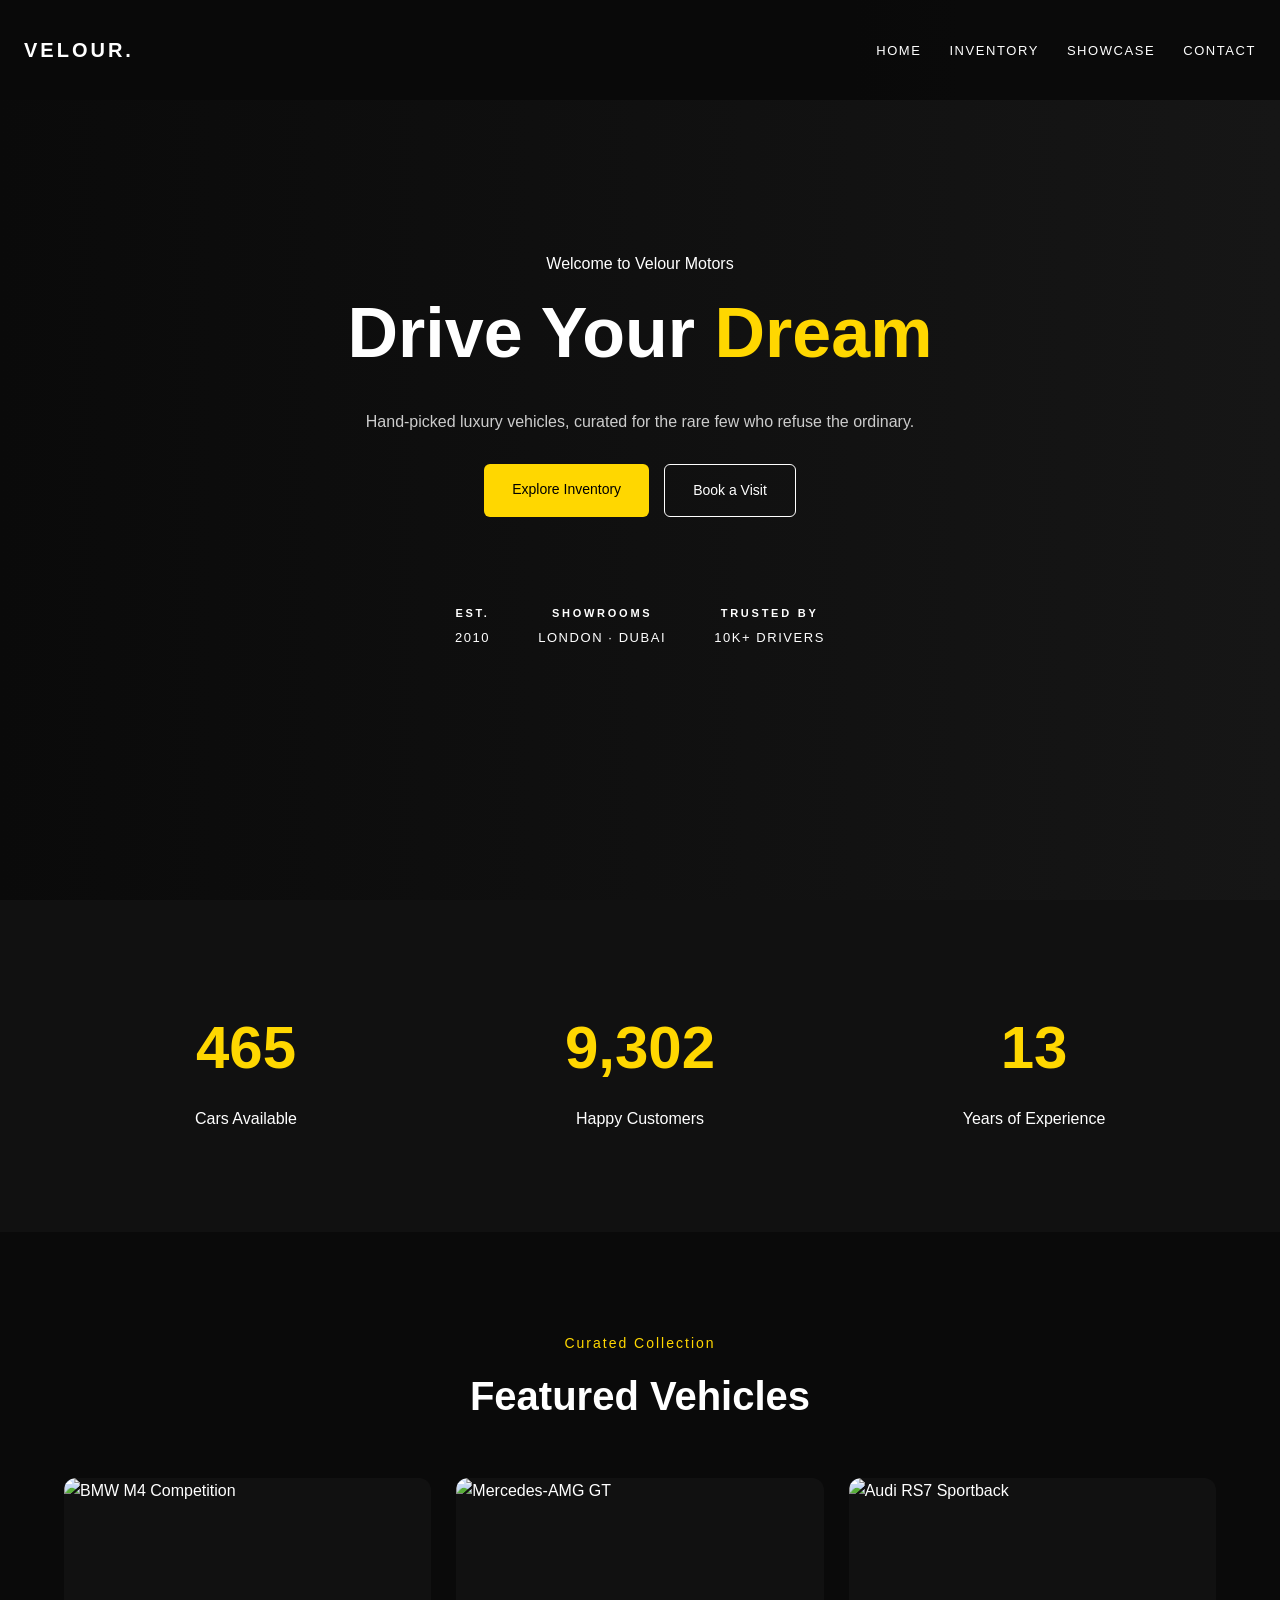
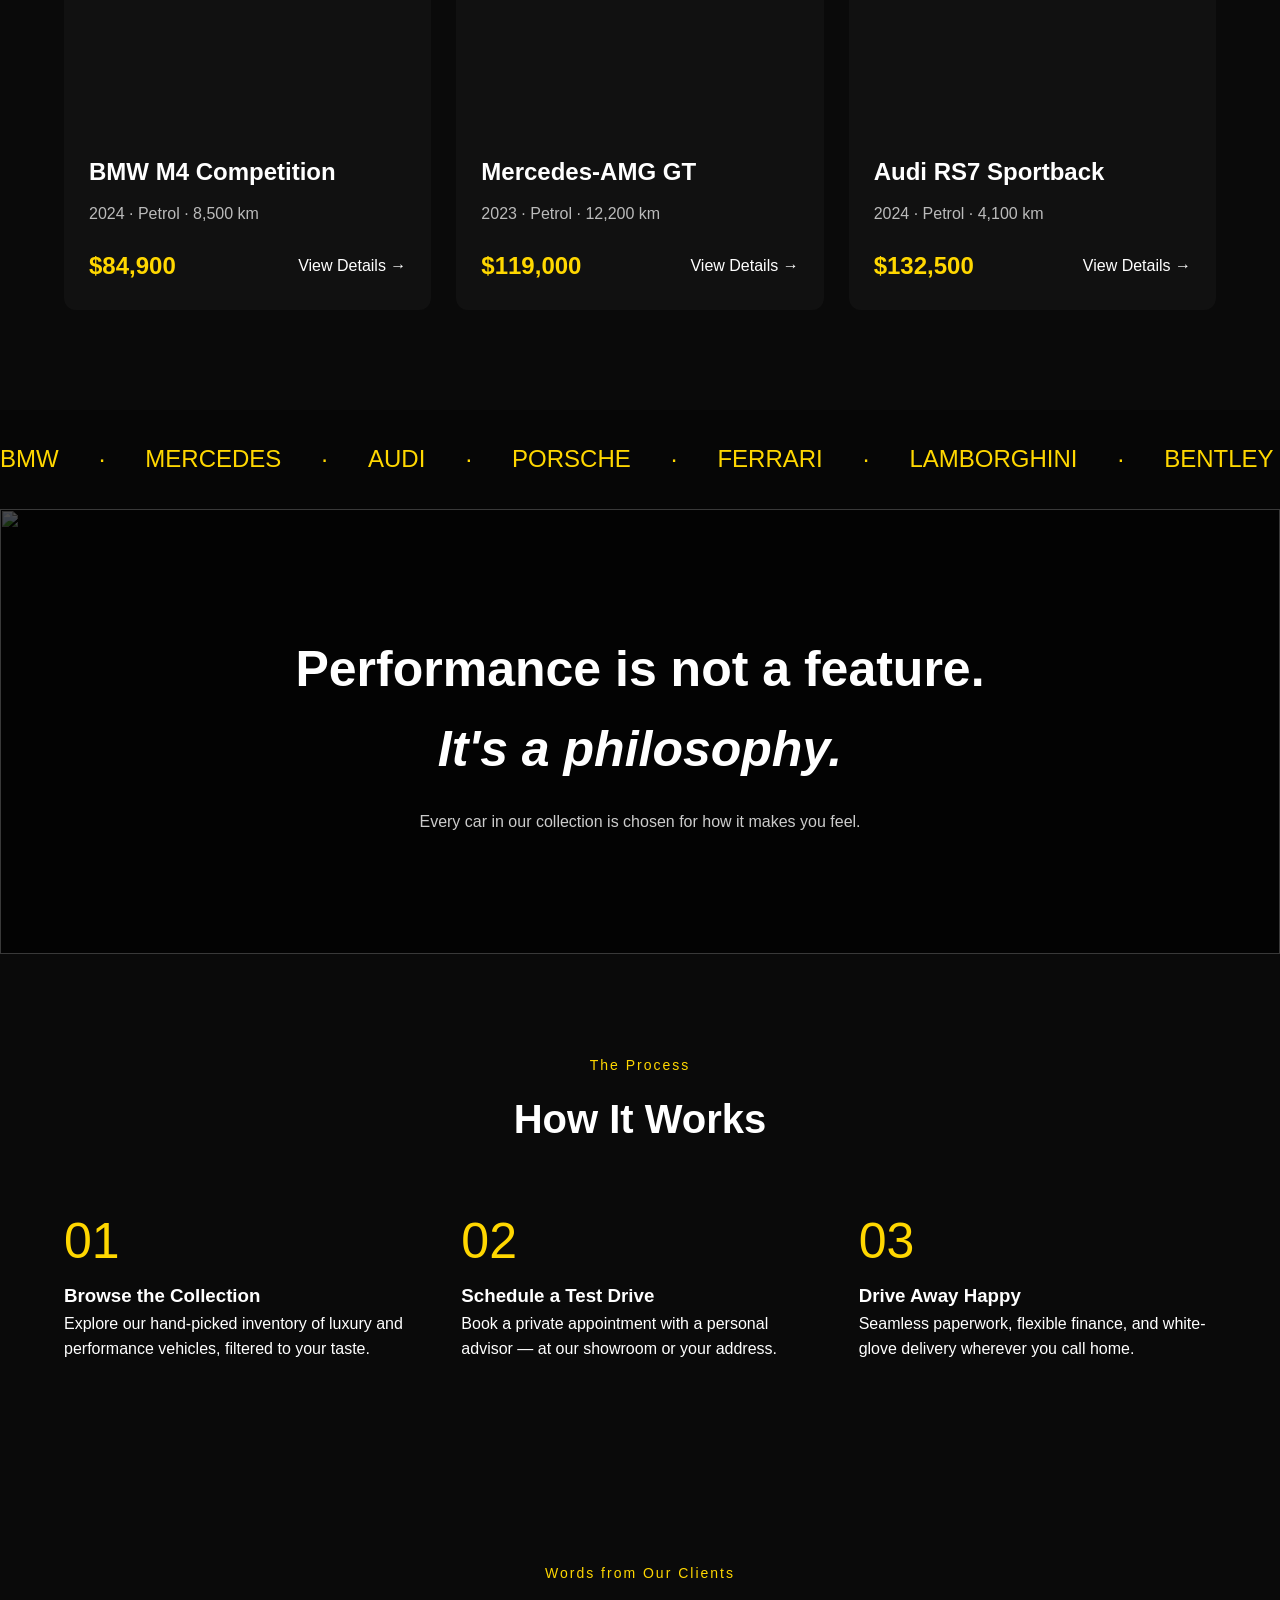
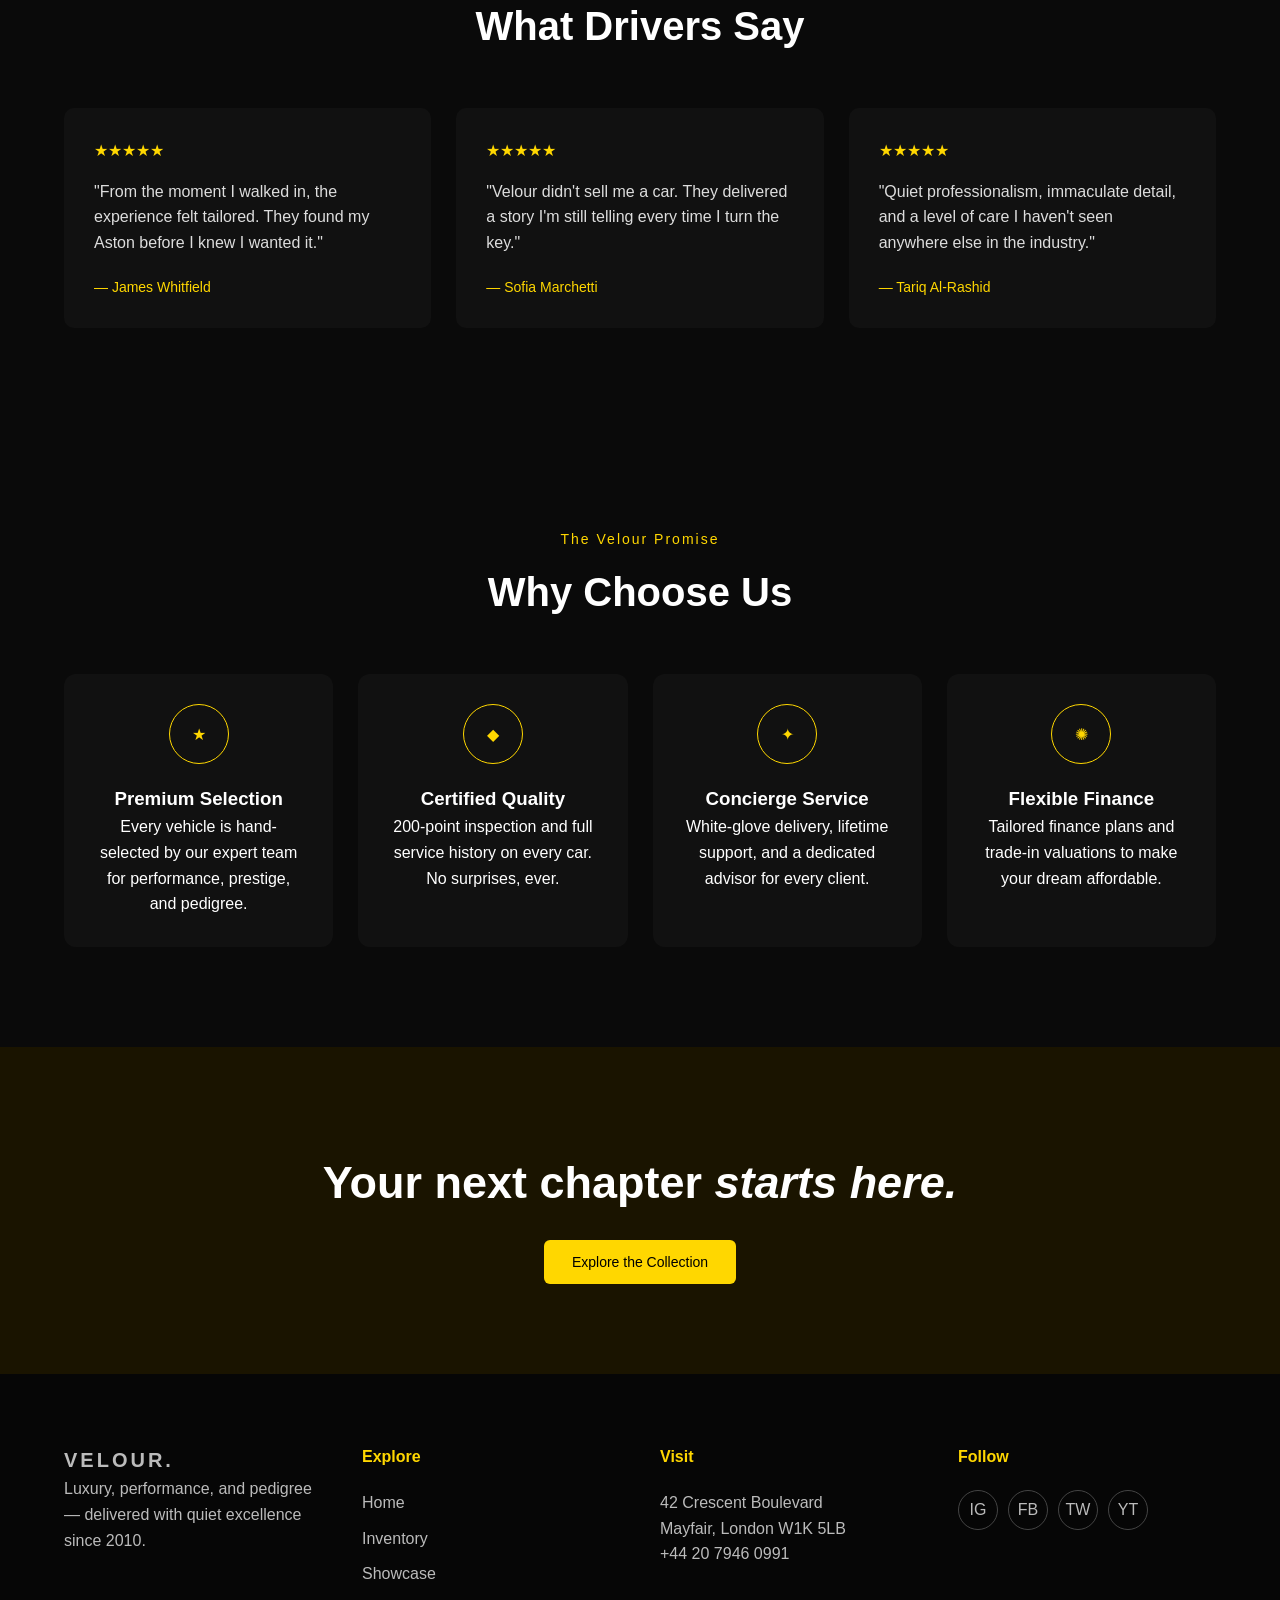
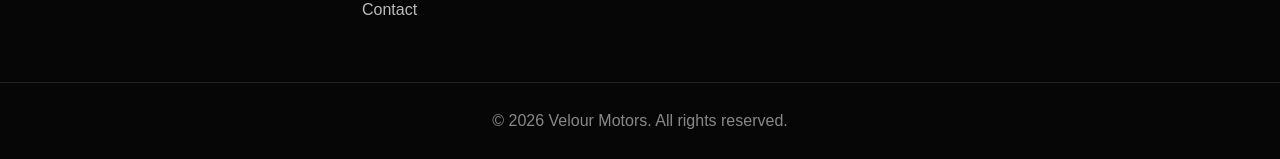
==== commit 1bf64131: "second commit" ====
--- a/index.html
+++ b/index.html
@@ -14,8 +14,6 @@
   <link rel="stylesheet" href="style.css" />
 </head>
 <body>
-  <!-- Custom gold cursor dot -->
-  <div class="cursor-dot" id="cursorDot" aria-hidden="true"></div>
 
   <!-- ============ NAVBAR ============ -->
   <header class="navbar" id="navbar">
@@ -57,10 +55,6 @@
         <li><strong>Showrooms</strong> London · Dubai</li>
         <li><strong>Trusted by</strong> 10K+ drivers</li>
       </ul>
-    </div>
-    <div class="hero-scroll" aria-hidden="true">
-      <span></span>
-      <p>scroll</p>
     </div>
   </section>
 
--- a/style.css
+++ b/style.css
@@ -1,1079 +1,1169 @@
-/* =========================================================
-   VELOUR MOTORS — Shared Stylesheet
-   Dark luxury theme with gold accents.
-   ========================================================= */
-
-/* ---------- CSS Variables ---------- */
-:root {
-  --bg:           #0a0a0a;
-  --bg-elev:      #111111;
-  --bg-elev-2:    #161616;
-  --gold:         #c9a84c;
-  --gold-soft:    #d9bd6a;
-  --gold-dim:     #8a7233;
-  --white:        #ffffff;
-  --text:         #e8e6e1;
-  --muted:        #8a8a8a;
-  --border:       rgba(201, 168, 76, 0.18);
-  --border-soft:  rgba(255, 255, 255, 0.06);
-  --danger:       #ff4d4d;
-
-  --font-head:    'Playfair Display', serif;
-  --font-body:    'Raleway', sans-serif;
-
-  --maxw:         1240px;
-  --radius:       8px;
-  --radius-lg:    14px;
-
-  --ease:         cubic-bezier(.22, .61, .36, 1);
-  --t-fast:       .25s;
-  --t-mid:        .45s;
-  --t-slow:       .8s;
-}
-
-/* ---------- Reset ---------- */
-*, *::before, *::after { box-sizing: border-box; margin: 0; padding: 0; }
-html { scroll-behavior: smooth; }
-body {
-  font-family: var(--font-body);
-  background: var(--bg);
-  color: var(--text);
-  line-height: 1.6;
-  font-weight: 400;
-  overflow-x: hidden;
-  -webkit-font-smoothing: antialiased;
-  cursor: none;
-}
-@media (max-width: 900px) { body { cursor: auto; } }
-
-img { max-width: 100%; display: block; }
-a { color: inherit; text-decoration: none; transition: color var(--t-fast) var(--ease); }
-a:hover { color: var(--gold); }
-button { font-family: inherit; cursor: none; border: none; background: none; color: inherit; }
-@media (max-width: 900px) { button { cursor: pointer; } }
-
-h1, h2, h3, h4 { font-family: var(--font-head); font-weight: 700; color: var(--white); line-height: 1.15; }
-
-.container { max-width: var(--maxw); margin: 0 auto; padding: 0 32px; }
-@media (max-width: 640px) { .container { padding: 0 20px; } }
-
-/* ---------- Custom Cursor ---------- */
-.cursor-dot {
-  position: fixed;
-  top: 0; left: 0;
-  width: 10px; height: 10px;
-  background: var(--gold);
-  border-radius: 50%;
-  pointer-events: none;
-  z-index: 9999;
-  transform: translate(-50%, -50%);
-  transition: width .2s var(--ease), height .2s var(--ease), background .2s var(--ease);
-  box-shadow: 0 0 18px rgba(201, 168, 76, 0.6);
-  mix-blend-mode: difference;
-}
-.cursor-dot.grow { width: 26px; height: 26px; background: var(--gold-soft); }
-@media (max-width: 900px) { .cursor-dot { display: none; } }
-
-/* ---------- Buttons ---------- */
-.btn {
-  display: inline-block;
-  padding: 14px 28px;
-  font-family: var(--font-body);
-  font-weight: 600;
-  font-size: 14px;
-  letter-spacing: .12em;
-  text-transform: uppercase;
-  border: 1px solid transparent;
-  border-radius: var(--radius);
-  transition: all var(--t-fast) var(--ease);
-  position: relative;
-  overflow: hidden;
-}
-.btn-gold {
-  background: var(--gold);
-  color: #0a0a0a;
-  border-color: var(--gold);
-}
-.btn-gold:hover { background: var(--gold-soft); transform: translateY(-2px); color: #0a0a0a; box-shadow: 0 10px 30px rgba(201, 168, 76, 0.25); }
-.btn-ghost {
-  background: transparent;
-  color: var(--white);
-  border-color: rgba(255,255,255,0.25);
-}
-.btn-ghost:hover { border-color: var(--gold); color: var(--gold); transform: translateY(-2px); }
-.btn-lg { padding: 16px 36px; font-size: 14px; }
-
-.btn-link {
-  color: var(--gold);
-  font-weight: 600;
-  font-size: 13px;
-  letter-spacing: .1em;
-  text-transform: uppercase;
-  transition: letter-spacing var(--t-fast) var(--ease);
-}
-.btn-link:hover { letter-spacing: .18em; }
-
-/* ---------- Navbar ---------- */
+*{
+  margin:0;
+  padding:0;
+  box-sizing:border-box;
+}
+
+html{
+  scroll-behavior:smooth;
+}
+
+body{
+  background:#0a0a0a;
+  color:#fff;
+  font-family:Arial, sans-serif;
+  line-height:1.6;
+  overflow-x:hidden;
+}
+
+img{
+  width:100%;
+  display:block;
+}
+
+a{
+  text-decoration:none;
+  color:white;
+}
+
+.container{
+  width:90%;
+  max-width:1200px;
+  margin:auto;
+}
+
+/* ===== Navbar ===== */
+.navbar{
+  position:fixed;
+  top:0;
+  width:100%;
+  background:rgba(0,0,0,0.9);
+  padding:18px 0;
+  z-index:1000;
+}
+
+.nav-container{
+  display:flex;
+  justify-content:space-between;
+  align-items:center;
+}
+
+.logo{
+  font-size:24px;
+  font-weight:bold;
+  letter-spacing:3px;
+}
+
+.logo span{
+  color:gold;
+}
+
+.nav-links{
+  display:flex;
+  list-style:none;
+  gap:30px;
+}
+
+.nav-links a{
+  transition:0.3s;
+}
+
+.nav-links a:hover{
+  color:gold;
+}
+
+/* ---------- NAVBAR BASE ---------- */
+
 .navbar {
   position: fixed;
-  top: 0; left: 0; right: 0;
+  top: 0;
+  left: 0;
+  right: 0;
   z-index: 1000;
-  background: rgba(10, 10, 10, 0.65);
-  backdrop-filter: blur(14px);
-  -webkit-backdrop-filter: blur(14px);
+  background: rgba(10, 10, 10, 0.95);
   border-bottom: 1px solid var(--border-soft);
-  transition: padding var(--t-mid) var(--ease), background var(--t-mid) var(--ease), transform var(--t-mid) var(--ease);
-  padding: 22px 0;
-}
-.navbar.scrolled { padding: 12px 0; background: rgba(10, 10, 10, 0.92); }
-.navbar.hide { transform: translateY(-110%); }
+}
 
 .nav-container {
   max-width: var(--maxw);
   margin: 0 auto;
-  padding: 0 32px;
+  padding: 16px 24px;
   display: flex;
   align-items: center;
   justify-content: space-between;
 }
+
 .logo {
   font-family: var(--font-head);
-  font-weight: 900;
-  font-size: 22px;
-  letter-spacing: .25em;
+  font-size: 20px;
+  font-weight: 700;
   color: var(--white);
 }
-.logo span { color: var(--gold); }
-
-.nav-links { list-style: none; display: flex; gap: 38px; }
+
+.logo span {
+  color: var(--gold);
+}
+
+/* ---------- NAV LINKS (DESKTOP) ---------- */
+
+.nav-links {
+  display: flex;
+  gap: 28px;
+  list-style: none;
+}
+
 .nav-links a {
   font-size: 13px;
-  letter-spacing: .18em;
+  letter-spacing: 0.12em;
   text-transform: uppercase;
-  font-weight: 500;
   color: var(--text);
-  position: relative;
-  padding: 6px 0;
-}
-.nav-links a::after {
-  content: '';
-  position: absolute;
-  left: 0; bottom: 0;
-  width: 0; height: 1px;
-  background: var(--gold);
-  transition: width var(--t-mid) var(--ease);
-}
-.nav-links a:hover::after,
-.nav-links a.active::after { width: 100%; }
-.nav-links a.active { color: var(--gold); }
-
-.nav-toggle { display: none; flex-direction: column; gap: 5px; padding: 8px; }
+}
+
+.nav-links a:hover,
+.nav-links a.active {
+  color: var(--gold);
+}
+
+/* ---------- HAMBURGER BUTTON ---------- */
+
+.nav-toggle {
+  display: none;
+  flex-direction: column;
+  gap: 5px;
+  background: transparent;
+  border: none;
+  cursor: pointer;
+  padding: 8px;
+}
+
 .nav-toggle span {
-  width: 24px; height: 2px;
-  background: var(--white);
-  transition: transform var(--t-fast) var(--ease), opacity var(--t-fast) var(--ease);
-}
-.nav-toggle.open span:nth-child(1) { transform: translateY(7px) rotate(45deg); }
-.nav-toggle.open span:nth-child(2) { opacity: 0; }
-.nav-toggle.open span:nth-child(3) { transform: translateY(-7px) rotate(-45deg); }
+  width: 26px;
+  height: 2px;
+  background-color: #ffffff; /* FIXED: force visible white */
+  display: block;
+  border-radius: 2px;
+}
+/* ---------- MOBILE VIEW ---------- */
 
 @media (max-width: 820px) {
-  .nav-toggle { display: flex; }
+
+  .nav-toggle {
+    display: flex;
+  }
+
   .nav-links {
     position: absolute;
-    top: 100%; left: 0; right: 0;
+    top: 100%;
+    left: 0;
+    right: 0;
+
     flex-direction: column;
+    gap: 18px;
+
     background: rgba(10, 10, 10, 0.98);
-    padding: 24px 32px 32px;
-    gap: 20px;
     border-bottom: 1px solid var(--border-soft);
-    transform: translateY(-12px);
-    opacity: 0;
-    pointer-events: none;
-    transition: transform var(--t-mid) var(--ease), opacity var(--t-mid) var(--ease);
-  }
-  .nav-links.open { transform: translateY(0); opacity: 1; pointer-events: auto; }
-}
-
-/* ---------- Hero ---------- */
-.hero {
-  position: relative;
-  min-height: 100vh;
-  display: flex;
-  align-items: center;
-  justify-content: center;
-  text-align: center;
-  overflow: hidden;
-  padding: 120px 24px 80px;
-}
-.hero-bg {
-  position: absolute;
-  inset: 0;
-  background:
-    radial-gradient(ellipse at 30% 20%, rgba(201, 168, 76, 0.18), transparent 55%),
-    radial-gradient(ellipse at 80% 70%, rgba(201, 168, 76, 0.08), transparent 60%),
-    linear-gradient(135deg, #0a0a0a 0%, #141414 50%, #0a0a0a 100%);
-  z-index: -1;
-  animation: heroBgShift 18s ease-in-out infinite alternate;
-}
-@keyframes heroBgShift {
-  0%   { filter: hue-rotate(0deg); }
-  100% { filter: hue-rotate(8deg); }
-}
-
-.hero-eyebrow {
-  font-size: 13px;
-  letter-spacing: .35em;
-  text-transform: uppercase;
-  color: var(--gold);
-  margin-bottom: 22px;
-}
-.hero-title {
-  font-size: clamp(2.8rem, 8vw, 6.2rem);
-  font-weight: 900;
-  line-height: 1.02;
-  letter-spacing: -.02em;
-  margin-bottom: 26px;
-}
-.hero-title .word {
-  display: inline-block;
-  opacity: 0;
-  transform: translateY(40px);
-  animation: wordIn .9s var(--ease) forwards;
-}
-.hero-title .word:nth-child(1) { animation-delay: .2s; }
-.hero-title .word:nth-child(2) { animation-delay: .4s; }
-.hero-title .word:nth-child(3) { animation-delay: .6s; }
-@keyframes wordIn { to { opacity: 1; transform: translateY(0); } }
-
-.gold-text {
-  background: linear-gradient(135deg, var(--gold) 0%, var(--gold-soft) 50%, var(--gold) 100%);
-  background-size: 200% auto;
-  -webkit-background-clip: text;
-  background-clip: text;
-  color: transparent;
-  animation: wordIn .9s var(--ease) forwards, shimmer 4s linear infinite 1s;
-  font-style: italic;
-}
-@keyframes shimmer {
-  0%   { background-position: 0% center; }
-  100% { background-position: 200% center; }
-}
-
-.hero-sub {
-  font-size: clamp(1rem, 1.6vw, 1.15rem);
-  color: var(--muted);
-  max-width: 620px;
-  margin: 0 auto 38px;
-  font-weight: 300;
-}
-.hero-cta { display: flex; gap: 16px; justify-content: center; flex-wrap: wrap; }
+
+    padding: 20px 24px;
+
+    display: none; /* hidden by default */
+  }
+
+  .nav-links.open {
+    display: flex;
+  }
+
+  .nav-links li {
+    padding: 8px 0;
+  }
+}
+
+/* ===== Hero ===== */
+.hero{
+  min-height:100vh;
+  display:flex;
+  justify-content:center;
+  align-items:center;
+  text-align:center;
+  padding:120px 20px;
+  background:linear-gradient(to right,#0a0a0a,#161616);
+}
+
+.hero-title{
+  font-size:70px;
+  margin-bottom:20px;
+}
+
+.gold-text{
+  color:gold;
+}
+
+.hero-sub{
+  max-width:600px;
+  margin:auto;
+  color:#ccc;
+  margin-bottom:30px;
+}
 
 /* Hero quick stats row */
-.hero-quick {
-  list-style: none;
-  display: flex;
-  justify-content: center;
-  gap: 48px;
-  margin-top: 56px;
-  padding-top: 32px;
-  border-top: 1px solid var(--border-soft);
-  max-width: 720px;
-  margin-left: auto;
-  margin-right: auto;
+ .hero-quick { 
+  list-style: none; 
+  display: flex; 
+  justify-content: center; 
+  gap: 48px; 
+  margin-top: 56px; 
+  padding-top: 32px; 
+  border-top: 1px solid var(--border-soft); 
+  max-width: 720px; 
+  margin-left: auto; 
+  margin-right: auto; 
   flex-wrap: wrap;
-}
-.hero-quick li {
-  font-size: 13px;
-  color: var(--muted);
-  letter-spacing: .12em;
-  text-transform: uppercase;
-}
-.hero-quick strong {
-  display: block;
-  color: var(--gold);
-  font-weight: 600;
-  font-size: 11px;
-  letter-spacing: .25em;
-  margin-bottom: 6px;
-}
-
-.hero-scroll {
-  position: absolute;
-  bottom: 36px;
-  left: 50%;
-  transform: translateX(-50%);
-  text-align: center;
-  color: var(--muted);
-}
-.hero-scroll span {
-  display: block;
-  width: 1px;
-  height: 50px;
-  background: linear-gradient(to bottom, transparent, var(--gold));
-  margin: 0 auto 8px;
-  animation: scrollLine 2s ease-in-out infinite;
-}
-@keyframes scrollLine {
-  0%, 100% { transform: scaleY(0.4); transform-origin: top; }
-  50%      { transform: scaleY(1);   transform-origin: top; }
-}
-.hero-scroll p {
-  font-size: 11px;
-  letter-spacing: .3em;
-  text-transform: uppercase;
-}
-
-/* ---------- Section Header ---------- */
-.section-header { text-align: center; margin-bottom: 60px; }
-.eyebrow {
-  font-size: 12px;
-  letter-spacing: .35em;
-  text-transform: uppercase;
-  color: var(--gold);
-  margin-bottom: 14px;
-}
-.section-header h2 {
-  font-size: clamp(2rem, 4vw, 3rem);
-  letter-spacing: -.01em;
-}
-
-/* ---------- Reveal Animations ---------- */
-.reveal {
-  opacity: 0;
-  transform: translateY(36px);
-  transition: opacity .9s var(--ease), transform .9s var(--ease);
-}
-.reveal.visible { opacity: 1; transform: translateY(0); }
-
-/* ---------- Counters ---------- */
-.counters {
-  padding: 100px 0;
-  background: var(--bg-elev);
-  border-top: 1px solid var(--border-soft);
-  border-bottom: 1px solid var(--border-soft);
-}
-.counters-grid {
-  display: grid;
-  grid-template-columns: repeat(3, 1fr);
-  gap: 32px;
-  text-align: center;
-}
-.counter-card { padding: 20px; }
-.counter-num {
-  font-family: var(--font-head);
-  font-size: clamp(3rem, 6vw, 5rem);
-  color: var(--gold);
-  font-weight: 700;
-  line-height: 1;
-  margin-bottom: 12px;
-}
-.counter-card p {
-  font-size: 13px;
-  letter-spacing: .25em;
-  text-transform: uppercase;
-  color: var(--muted);
-}
-@media (max-width: 720px) { .counters-grid { grid-template-columns: 1fr; gap: 50px; } }
-
-/* ---------- Featured / Card Grid ---------- */
-.featured, .inventory { padding: 110px 0; }
-
-.card-grid {
-  display: grid;
-  grid-template-columns: repeat(3, 1fr);
-  gap: 28px;
-}
-@media (max-width: 980px) { .card-grid { grid-template-columns: repeat(2, 1fr); } }
-@media (max-width: 640px) { .card-grid { grid-template-columns: 1fr; } }
-
-.car-card {
-  background: var(--bg-elev);
-  border: 1px solid var(--border-soft);
-  border-radius: var(--radius-lg);
-  overflow: hidden;
-  transition: transform var(--t-mid) var(--ease), border-color var(--t-mid) var(--ease), box-shadow var(--t-mid) var(--ease);
-}
-.car-card:hover {
-  transform: translateY(-10px);
-  border-color: var(--gold);
-  box-shadow: 0 24px 50px rgba(0, 0, 0, 0.5), 0 0 0 1px rgba(201, 168, 76, 0.3);
-}
-
-/* Car image wrapper + real <img> */
-.car-img {
-  width: 100%;
-  overflow: hidden;
-  position: relative;
-}
-.car-img img {
-  width: 100%;
-  height: 250px;
-  object-fit: cover;
-  border-radius: 4px;
-  transition: transform var(--t-slow) var(--ease);
-  display: block;
-}
-.car-card:hover .car-img img { transform: scale(1.08); }
-.car-img::after {
-  content: '';
-  position: absolute; inset: 0;
-  background: linear-gradient(to top, rgba(0,0,0,0.35), transparent 50%);
-  pointer-events: none;
-}
-
-/* Cars-page slightly shorter image */
-.inventory .car-img img { height: 220px; }
-
-.car-body { padding: 24px 26px 28px; }
-.car-body h3 {
-  font-size: 1.35rem;
-  margin-bottom: 8px;
-  letter-spacing: -.005em;
-}
-.car-meta {
-  color: var(--muted);
-  font-size: 13px;
-  letter-spacing: .12em;
-  text-transform: uppercase;
-  margin-bottom: 22px;
-}
-.car-foot {
-  display: flex;
-  align-items: center;
-  justify-content: space-between;
-  padding-top: 18px;
-  border-top: 1px solid var(--border-soft);
-}
-.price {
-  font-family: var(--font-head);
-  font-size: 1.4rem;
-  color: var(--gold);
-  font-weight: 700;
-}
-
-/* ---------- Brand Marquee ---------- */
-.marquee-section {
-  background: #060606;
-  border-top: 1px solid var(--border-soft);
-  border-bottom: 1px solid var(--border-soft);
-  padding: 36px 0;
-  overflow: hidden;
-}
-.marquee {
-  overflow: hidden;
-  width: 100%;
-  -webkit-mask-image: linear-gradient(to right, transparent, black 8%, black 92%, transparent);
-          mask-image: linear-gradient(to right, transparent, black 8%, black 92%, transparent);
-}
-.marquee-track {
-  display: inline-flex;
-  align-items: center;
-  white-space: nowrap;
-  gap: 38px;
-  animation: marquee 38s linear infinite;
-  padding-right: 38px;
-}
-.marquee-track span {
-  font-family: var(--font-head);
-  font-weight: 700;
-  font-size: clamp(1.2rem, 2vw, 1.8rem);
-  letter-spacing: .25em;
-  color: var(--gold);
-  text-transform: uppercase;
-}
-.marquee-track span.sep { color: var(--gold-dim); }
-@keyframes marquee {
-  from { transform: translateX(0); }
-  to   { transform: translateX(-50%); }
-}
-
-/* ---------- Highlight Banner (image + atmospheric text) ---------- */
-.highlight-banner {
-  position: relative;
-  padding: 140px 24px;
-  text-align: center;
-  overflow: hidden;
-  isolation: isolate;
-}
-.highlight-bg {
-  position: absolute;
-  inset: 0;
-  z-index: -2;
-}
-.highlight-bg img {
-  width: 100%;
-  height: 100%;
-  object-fit: cover;
-  transform: scale(1.06);
-  filter: grayscale(.2) contrast(1.05);
-}
-.highlight-overlay {
-  position: absolute;
-  inset: 0;
-  z-index: -1;
-  background:
-    linear-gradient(135deg, rgba(10,10,10,0.85), rgba(10,10,10,0.65) 50%, rgba(10,10,10,0.9)),
-    radial-gradient(ellipse at center, rgba(201,168,76,0.12), transparent 70%);
-}
-.highlight-content h2 {
-  font-size: clamp(1.8rem, 4vw, 3.2rem);
-  font-weight: 700;
-  line-height: 1.25;
-  margin-bottom: 18px;
-  max-width: 900px;
-  margin-left: auto;
-  margin-right: auto;
-}
-.highlight-content h2 em {
-  color: var(--gold);
-  font-style: italic;
-}
-.highlight-content p {
-  color: var(--muted);
-  max-width: 620px;
-  margin: 0 auto;
-  font-size: 1.05rem;
-}
-
-/* ---------- How It Works ---------- */
-.how-it-works {
-  padding: 110px 0;
-  background: var(--bg);
-}
-.steps-grid {
-  display: grid;
-  grid-template-columns: repeat(3, 1fr);
-  gap: 50px;
-}
-@media (max-width: 820px) { .steps-grid { grid-template-columns: 1fr; gap: 40px; } }
-
-.step {
-  text-align: left;
-  padding-left: 0;
-}
-.step-num {
-  display: block;
-  font-family: var(--font-head);
-  font-size: 3rem;
-  font-weight: 800;
-  color: var(--gold);
-  line-height: 1;
-  margin-bottom: 18px;
-}
-.step h3 {
-  font-size: 1.35rem;
-  margin-bottom: 12px;
-}
-.step p {
-  color: var(--muted);
-  font-size: .98rem;
-}
-
-/* ---------- Testimonials ---------- */
-.testimonials {
-  padding: 110px 0;
-  background: var(--bg-elev);
-  border-top: 1px solid var(--border-soft);
-  border-bottom: 1px solid var(--border-soft);
-}
-.testimonial-grid {
-  display: grid;
-  grid-template-columns: repeat(3, 1fr);
-  gap: 24px;
-}
-@media (max-width: 900px) { .testimonial-grid { grid-template-columns: 1fr; } }
-
-.testimonial {
-  background: #111;
-  border: 1px solid var(--border);
-  border-radius: var(--radius-lg);
-  padding: 36px 30px;
-  transition: transform var(--t-mid) var(--ease), border-color var(--t-mid) var(--ease);
-}
-.testimonial:hover {
-  transform: translateY(-6px);
-  border-color: var(--gold);
-}
-.stars {
-  color: var(--gold);
-  letter-spacing: .15em;
-  margin-bottom: 18px;
-  font-size: 1.05rem;
-}
-.quote {
-  font-family: var(--font-head);
-  font-style: italic;
-  font-size: 1.1rem;
-  line-height: 1.55;
-  color: var(--text);
-  margin-bottom: 22px;
-}
-.author {
-  font-size: 12px;
-  letter-spacing: .25em;
-  text-transform: uppercase;
-  color: var(--gold);
-  font-weight: 600;
-}
-
-/* ---------- Why Choose Us ---------- */
-.why {
-  padding: 110px 0;
-  background: var(--bg);
-}
-.why-grid {
-  display: grid;
-  grid-template-columns: repeat(4, 1fr);
-  gap: 24px;
-}
-@media (max-width: 980px) { .why-grid { grid-template-columns: repeat(2, 1fr); } }
-@media (max-width: 540px) { .why-grid { grid-template-columns: 1fr; } }
-
-.why-card {
-  text-align: center;
-  padding: 40px 28px;
-  background: var(--bg-elev);
-  border: 1px solid var(--border-soft);
-  border-radius: var(--radius-lg);
-  transition: transform var(--t-mid) var(--ease), border-color var(--t-mid) var(--ease);
-}
-.why-card:hover { transform: translateY(-8px); border-color: var(--gold); }
-.why-icon {
-  width: 64px; height: 64px;
-  margin: 0 auto 20px;
-  display: grid;
-  place-items: center;
-  font-size: 26px;
-  color: var(--gold);
-  border: 1px solid var(--gold);
-  border-radius: 50%;
-  transition: background var(--t-mid) var(--ease), color var(--t-mid) var(--ease);
-}
-.why-card:hover .why-icon { background: var(--gold); color: #0a0a0a; }
-.why-card h3 { font-size: 1.2rem; margin-bottom: 12px; }
-.why-card p { color: var(--muted); font-size: .96rem; }
-
-/* ---------- CTA Banner ---------- */
-.cta-banner {
-  padding: 100px 24px;
-  text-align: center;
-  background: linear-gradient(135deg, #1a1400, #2d2000);
-  border-top: 1px solid #c9a84c;
-  border-bottom: 1px solid #c9a84c;
-}
-.cta-content h2 {
-  font-size: clamp(2rem, 4.5vw, 3.2rem);
-  margin-bottom: 32px;
-  font-weight: 700;
-}
-.cta-content h2 em {
-  color: var(--gold);
-  font-style: italic;
-}
-
-/* ---------- Footer ---------- */
-.footer {
-  background: #060606;
-  padding: 80px 0 0;
-  border-top: 1px solid var(--border-soft);
-}
-.footer-grid {
-  display: grid;
-  grid-template-columns: 1.5fr 1fr 1fr 1fr;
-  gap: 40px;
-  padding-bottom: 60px;
-}
-@media (max-width: 820px) { .footer-grid { grid-template-columns: 1fr 1fr; } }
-@media (max-width: 480px) { .footer-grid { grid-template-columns: 1fr; } }
-
-.footer-col h4 {
-  font-family: var(--font-body);
-  font-size: 12px;
-  letter-spacing: .3em;
-  text-transform: uppercase;
-  color: var(--gold);
-  margin-bottom: 20px;
-  font-weight: 600;
-}
-.footer-col p { color: var(--muted); margin-bottom: 12px; font-size: .95rem; }
-.footer-col ul { list-style: none; }
-.footer-col ul li { margin-bottom: 12px; }
-.footer-col ul a { font-size: .95rem; color: var(--text); }
-
-.socials { display: flex; gap: 12px; }
-.socials a {
-  width: 40px; height: 40px;
-  display: grid; place-items: center;
-  border: 1px solid var(--border-soft);
-  border-radius: 50%;
-  font-size: 11px;
-  letter-spacing: .12em;
-  font-weight: 600;
-  transition: all var(--t-fast) var(--ease);
-}
-.socials a:hover { border-color: var(--gold); color: var(--gold); transform: translateY(-3px); }
-
-.footer-bottom {
-  text-align: center;
-  padding: 28px 24px;
-  border-top: 1px solid var(--border-soft);
-  color: var(--muted);
-  font-size: .85rem;
-  letter-spacing: .12em;
-}
-
-/* ---------- Page Header (cars, contact) ---------- */
-.page-head {
-  padding: 200px 0 80px;
-  text-align: center;
-  background:
-    radial-gradient(ellipse at 50% 0%, rgba(201, 168, 76, 0.18), transparent 60%),
-    var(--bg);
-  border-bottom: 1px solid var(--border-soft);
-}
-.page-head h1 {
-  font-size: clamp(2.5rem, 6vw, 4.5rem);
-  margin-bottom: 18px;
-}
-.page-sub {
-  color: var(--muted);
-  max-width: 600px;
-  margin: 0 auto;
-  font-size: 1.05rem;
-}
-
-/* ---------- Filters ---------- */
-.filters { padding: 50px 0 20px; }
+} 
+
+.hero-quick li { 
+  font-size: 13px; 
+  color: var(--muted); 
+  letter-spacing: .12em; 
+  text-transform: uppercase; } 
+  
+  .hero-quick strong { display: block; 
+    color: var(--gold); 
+    font-weight: 600; 
+    font-size: 11px; 
+    letter-spacing: .25em; 
+    margin-bottom: 6px; 
+  }
+
+.hero-cta{
+  display:flex;
+  justify-content:center;
+  gap:15px;
+  flex-wrap:wrap;
+}
+
+/* ===== Buttons ===== */
+.btn{
+  padding:14px 28px;
+  border:none;
+  border-radius:6px;
+  cursor:pointer;
+  font-size:14px;
+  transition:0.3s;
+}
+
+.btn-gold{
+  background:gold;
+  color:black;
+}
+
+.btn-gold:hover{
+  opacity:0.9;
+  transform:translateY(-3px);
+}
+
+.btn-ghost{
+  background:transparent;
+  border:1px solid white;
+  color:white;
+}
+
+.btn-ghost:hover{
+  border-color:gold;
+  color:gold;
+}
+
+/* ===== Section Header ===== */
+.section-header{
+  text-align:center;
+  margin-bottom:50px;
+}
+
+.eyebrow{
+  color:gold;
+  font-size:14px;
+  margin-bottom:10px;
+  letter-spacing:2px;
+}
+
+.section-header h2{
+  font-size:40px;
+}
+
+/* ===== Counters ===== */
+.counters{
+  padding:100px 0;
+  background:#111;
+}
+
+.counters-grid{
+  display:grid;
+  grid-template-columns:repeat(3,1fr);
+  gap:30px;
+  text-align:center;
+}
+
+.counter-num{
+  font-size:60px;
+  color:gold;
+  margin-bottom:10px;
+}
+
+/* ===== Cards ===== */
+.featured,
+.inventory,
+.why,
+.testimonials,
+.how-it-works{
+  padding:100px 0;
+}
+
+.card-grid{
+  display:grid;
+  grid-template-columns:repeat(3,1fr);
+  gap:25px;
+}
+
+.car-card{
+  background:#111;
+  border-radius:12px;
+  overflow:hidden;
+  transition:0.3s;
+}
+
+.car-card:hover{
+  transform:translateY(-8px);
+}
+
+.car-img img{
+  height:250px;
+  object-fit:cover;
+}
+
+.car-body{
+  padding:25px;
+}
+
+.car-body h3{
+  margin-bottom:10px;
+  font-size:24px;
+}
+
+.car-meta{
+  color:#bbb;
+  margin-bottom:20px;
+}
+
+.car-foot{
+  display:flex;
+  justify-content:space-between;
+  align-items:center;
+}
+
+.price{
+  color:gold;
+  font-size:24px;
+  font-weight:bold;
+}
+
+/* ===== Marquee ===== */
+.marquee-section{
+  background:#060606;
+  padding:30px 0;
+  overflow:hidden;
+}
+
+.marquee-track{
+  display:flex;
+  gap:40px;
+  animation:marquee 20s linear infinite;
+}
+
+.marquee-track span{
+  color:gold;
+  font-size:24px;
+  white-space:nowrap;
+}
+
+@keyframes marquee{
+  from{
+    transform:translateX(0);
+  }
+  to{
+    transform:translateX(-50%);
+  }
+}
+
+/* ===== Highlight Banner ===== */
+.highlight-banner{
+  position:relative;
+  text-align:center;
+  padding:120px 20px;
+}
+
+.highlight-bg img{
+  position:absolute;
+  inset:0;
+  width:100%;
+  height:100%;
+  object-fit:cover;
+  z-index:-2;
+}
+
+.highlight-overlay{
+  position:absolute;
+  inset:0;
+  background:rgba(0,0,0,0.7);
+  z-index:-1;
+}
+
+.highlight-content h2{
+  font-size:50px;
+  margin-bottom:20px;
+}
+
+.highlight-content p{
+  max-width:700px;
+  margin:auto;
+  color:#ccc;
+}
+
+/* ===== Steps ===== */
+.steps-grid{
+  display:grid;
+  grid-template-columns:repeat(3,1fr);
+  gap:40px;
+}
+
+.step-num{
+  font-size:50px;
+  color:gold;
+  margin-bottom:15px;
+}
+
+/* ===== Testimonials ===== */
+.testimonial-grid{
+  display:grid;
+  grid-template-columns:repeat(3,1fr);
+  gap:25px;
+}
+
+.testimonial{
+  background:#111;
+  padding:30px;
+  border-radius:10px;
+}
+
+.stars{
+  color:gold;
+  margin-bottom:15px;
+}
+
+.quote{
+  margin-bottom:20px;
+  color:#ddd;
+}
+
+.author{
+  color:gold;
+  font-size:14px;
+}
+
+/* ===== Why Choose Us ===== */
+.why-grid{
+  display:grid;
+  grid-template-columns:repeat(4,1fr);
+  gap:25px;
+}
+
+.why-card{
+  background:#111;
+  padding:30px;
+  text-align:center;
+  border-radius:12px;
+  transition:0.3s;
+}
+
+.why-card:hover{
+  transform:translateY(-5px);
+}
+
+.why-icon{
+  width:60px;
+  height:60px;
+  border:1px solid gold;
+  border-radius:50%;
+  display:flex;
+  justify-content:center;
+  align-items:center;
+  margin:auto;
+  margin-bottom:20px;
+  color:gold;
+}
+
+/* ===== CTA ===== */
+.cta-banner{
+  background:#1a1400;
+  text-align:center;
+  padding:100px 20px;
+}
+
+.cta-content h2{
+  font-size:45px;
+  margin-bottom:30px;
+}
+
+/* ===== Footer ===== */
+.footer{
+  background:#060606;
+  padding-top:70px;
+}
+
+.footer-grid{
+  display:grid;
+  grid-template-columns:repeat(4,1fr);
+  gap:40px;
+  padding-bottom:50px;
+}
+
+.footer-col h4{
+  color:gold;
+  margin-bottom:20px;
+}
+
+.footer-col p,
+.footer-col a{
+  color:#bbb;
+}
+
+.footer-col ul{
+  list-style:none;
+}
+
+.footer-col li{
+  margin-bottom:10px;
+}
+
+.socials{
+  display:flex;
+  gap:10px;
+}
+
+.socials a{
+  width:40px;
+  height:40px;
+  border:1px solid #444;
+  border-radius:50%;
+  display:flex;
+  justify-content:center;
+  align-items:center;
+}
+
+.footer-bottom{
+  border-top:1px solid #222;
+  text-align:center;
+  padding:25px;
+  color:#888;
+}
+
+/* ============ FILTERS SECTION ============ */
+
+.filters {
+  padding: 60px 0 30px;
+}
+
 .filter-bar {
   display: grid;
   grid-template-columns: repeat(3, 1fr) auto;
-  gap: 18px;
+  gap: 20px;
   align-items: end;
+
   padding: 28px;
-  background: var(--bg-elev);
-  border: 1px solid var(--border-soft);
-  border-radius: var(--radius-lg);
-}
-@media (max-width: 820px) {
-  .filter-bar { grid-template-columns: 1fr 1fr; }
-  .filter-bar .btn { grid-column: 1 / -1; }
-}
+  background: #111111;
+  border: 1px solid rgba(255,255,255,0.08);
+  border-radius: 14px;
+}
+
+.filter-field {
+  display: flex;
+  flex-direction: column;
+  gap: 10px;
+}
+
+.filter-field label {
+  font-size: 12px;
+  font-weight: 600;
+  letter-spacing: 0.18em;
+  text-transform: uppercase;
+  color: #c9a84c;
+}
+
+.filter-field select {
+  width: 100%;
+  padding: 14px 16px;
+
+  background: #0a0a0a;
+  color: #e8e6e1;
+
+  border: 1px solid rgba(255,255,255,0.08);
+  border-radius: 8px;
+
+  font-size: 15px;
+  font-family: inherit;
+
+  outline: none;
+  transition: border-color 0.25s ease,
+              background 0.25s ease;
+}
+
+.filter-field select:focus {
+  border-color: #c9a84c;
+  background: #151515;
+}
+
+.filter-field select:hover {
+  border-color: rgba(201,168,76,0.4);
+}
+
+/* Custom Arrow */
+.filter-field select {
+  appearance: none;
+  -webkit-appearance: none;
+  -moz-appearance: none;
+
+  background-image:
+    linear-gradient(45deg, transparent 50%, #c9a84c 50%),
+    linear-gradient(135deg, #c9a84c 50%, transparent 50%);
+    
+  background-position:
+    calc(100% - 18px) 50%,
+    calc(100% - 12px) 50%;
+
+  background-size: 6px 6px;
+  background-repeat: no-repeat;
+}
+
+/* Button */
+.filter-bar .btn {
+  height: 52px;
+  white-space: nowrap;
+}
+
+/* Results Text */
+.results-count {
+  margin-top: 22px;
+
+  color: #8a8a8a;
+  font-size: 13px;
+  letter-spacing: 0.12em;
+  text-transform: uppercase;
+}
+
+/* ============ PAGE HEADER ============ */
+
+.page-head {
+  padding: 180px 0 90px;
+  text-align: center;
+
+  background:
+    radial-gradient(circle at top, rgba(201,168,76,0.18), transparent 55%),
+    linear-gradient(to bottom, #0a0a0a, #111111);
+
+  border-bottom: 1px solid rgba(255,255,255,0.08);
+}
+
+.page-head .container {
+  max-width: 900px;
+  margin: 0 auto;
+}
+
+/* Small Top Text */
+.page-head .eyebrow {
+  margin-bottom: 18px;
+
+  color: #c9a84c;
+
+  font-size: 12px;
+  font-weight: 600;
+  letter-spacing: 0.35em;
+  text-transform: uppercase;
+}
+
+/* Main Heading */
+.page-head h1 {
+  font-size: clamp(3rem, 7vw, 5.5rem);
+  line-height: 1.05;
+  font-weight: 800;
+
+  color: #ffffff;
+
+  margin-bottom: 22px;
+}
+
+/* Subtitle */
+.page-sub {
+  max-width: 650px;
+  margin: 0 auto;
+
+  color: #8a8a8a;
+
+  font-size: 1.05rem;
+  line-height: 1.8;
+  font-weight: 400;
+}
+
+/* Responsive */
+@media (max-width: 768px) {
+  .page-head {
+    padding: 150px 0 70px;
+  }
+
+  .page-sub {
+    font-size: 0.98rem;
+    line-height: 1.7;
+  }
+}
+
 @media (max-width: 480px) {
-  .filter-bar { grid-template-columns: 1fr; }
-}
-
-.filter-field { display: flex; flex-direction: column; gap: 8px; }
-.filter-field label {
-  font-size: 11px;
-  letter-spacing: .25em;
-  text-transform: uppercase;
-  color: var(--gold);
-  font-weight: 600;
-}
-.filter-field select {
-  padding: 12px 14px;
+  .page-head {
+    padding: 130px 0 60px;
+  }
+
+  .page-head .eyebrow {
+    letter-spacing: 0.25em;
+    font-size: 11px;
+  }
+
+  .page-sub {
+    font-size: 0.92rem;
+  }
+}
+/* Responsive */
+@media (max-width: 900px) {
+  .filter-bar {
+    grid-template-columns: 1fr 1fr;
+  }
+
+  .filter-bar .btn {
+    grid-column: 1 / -1;
+    width: 100%;
+  }
+}
+
+@media (max-width: 600px) {
+  .filters {
+    padding: 40px 0 20px;
+  }
+
+  .filter-bar {
+    grid-template-columns: 1fr;
+    padding: 22px;
+  }
+
+  .filter-field select {
+    padding: 13px 14px;
+  }
+}
+
+/* ===== Responsive ===== */
+@media(max-width:900px){
+
+  .card-grid,
+  .testimonial-grid,
+  .why-grid,
+  .steps-grid,
+  .footer-grid,
+  .counters-grid{
+    grid-template-columns:1fr 1fr;
+  }
+
+  .hero-title{
+    font-size:50px;
+  }
+}
+/* ---------- DETAIL HERO (Clean / No Animations) ---------- */
+
+.detail-hero {
+  padding: 140px 0 70px;
   background: var(--bg);
-  border: 1px solid var(--border-soft);
-  border-radius: var(--radius);
-  color: var(--text);
-  font-family: var(--font-body);
-  font-size: .95rem;
-  cursor: none;
-  transition: border-color var(--t-fast) var(--ease);
-  appearance: none;
-  background-image: linear-gradient(45deg, transparent 50%, var(--gold) 50%),
-                    linear-gradient(135deg, var(--gold) 50%, transparent 50%);
-  background-position: calc(100% - 18px) 50%, calc(100% - 13px) 50%;
-  background-size: 5px 5px;
-  background-repeat: no-repeat;
-}
-.filter-field select:focus { outline: none; border-color: var(--gold); }
-
-.results-count {
-  margin-top: 24px;
-  font-size: 13px;
-  color: var(--muted);
-  letter-spacing: .12em;
-  text-transform: uppercase;
-}
-
-.empty-state {
-  text-align: center;
-  padding: 60px 24px;
-  color: var(--muted);
-  border: 1px dashed var(--border-soft);
-  border-radius: var(--radius-lg);
-  margin-top: 32px;
-}
-
-/* ---------- Car Detail ---------- */
-.detail-hero {
-  padding: 160px 0 80px;
-  background: var(--bg);
-}
+}
+
 .detail-grid {
   display: grid;
   grid-template-columns: 1.1fr 1fr;
-  gap: 60px;
+  gap: 50px;
   align-items: start;
 }
-@media (max-width: 900px) { .detail-grid { grid-template-columns: 1fr; gap: 40px; } }
-
+
+@media (max-width: 900px) {
+  .detail-grid {
+    grid-template-columns: 1fr;
+    gap: 30px;
+  }
+}
+
+/* Main Image */
 .main-image {
   width: 100%;
   border-radius: var(--radius-lg);
   border: 1px solid var(--border-soft);
   overflow: hidden;
-  position: relative;
-}
+}
+
 .main-image img {
   width: 100%;
   height: 460px;
   object-fit: cover;
-  display: block;
-  transition: opacity .35s var(--ease);
-}
-@media (max-width: 640px) { .main-image img { height: 300px; } }
-
+}
+
+@media (max-width: 640px) {
+  .main-image img {
+    height: 300px;
+  }
+}
+
+/* Thumbnails */
 .thumb-row {
   display: grid;
   grid-template-columns: repeat(3, 1fr);
-  gap: 14px;
-  margin-top: 14px;
-}
+  gap: 12px;
+  margin-top: 12px;
+}
+
 .thumb {
+  border: 1px solid var(--border-soft);
   border-radius: var(--radius);
-  border: 1px solid var(--border-soft);
-  overflow: hidden;
+  background: transparent;
   padding: 0;
-  opacity: .7;
-  transition: opacity var(--t-fast) var(--ease), border-color var(--t-fast) var(--ease), transform var(--t-fast) var(--ease);
-}
+  cursor: pointer; /* only usable cursor */
+  opacity: 0.8;
+}
+
 .thumb img {
   width: 100%;
   height: 100px;
   object-fit: cover;
-  display: block;
-}
-.thumb:hover { opacity: 1; transform: translateY(-3px); }
-.thumb.active { opacity: 1; border-color: var(--gold); }
-
+}
+
+.thumb.active {
+  border-color: var(--gold);
+  opacity: 1;
+}
+
+.thumb:hover {
+  opacity: 1;
+}
+
+/* Right Side Info */
 .detail-info h1 {
   font-size: clamp(2rem, 4vw, 3rem);
-  margin: 8px 0 14px;
-}
+  margin: 10px 0 14px;
+}
+
 .detail-price {
   font-family: var(--font-head);
   font-size: 2rem;
   color: var(--gold);
-  margin-bottom: 22px;
-}
+  margin-bottom: 18px;
+}
+
 .detail-desc {
   color: var(--muted);
-  margin-bottom: 36px;
-  font-size: 1.02rem;
-}
+  margin-bottom: 30px;
+  font-size: 1rem;
+}
+
+/* Specs */
 .specs-title {
   font-size: 1.1rem;
-  margin-bottom: 16px;
-  padding-bottom: 10px;
-  border-bottom: 1px solid var(--border-soft);
-  letter-spacing: .04em;
-}
+  margin-bottom: 12px;
+}
+
 .specs-table {
   width: 100%;
   border-collapse: collapse;
-  margin-bottom: 32px;
-}
-.specs-table th, .specs-table td {
+  margin-bottom: 28px;
+}
+
+.specs-table th,
+.specs-table td {
   text-align: left;
-  padding: 14px 0;
+  padding: 12px 0;
   border-bottom: 1px solid var(--border-soft);
-  font-size: .96rem;
-}
+}
+
 .specs-table th {
-  font-family: var(--font-body);
+  color: var(--muted);
   font-weight: 500;
-  color: var(--muted);
-  letter-spacing: .1em;
+  width: 40%;
+  font-size: 12px;
+  letter-spacing: 0.1em;
   text-transform: uppercase;
-  font-size: 12px;
-  width: 40%;
-}
-.specs-table td { color: var(--text); }
-
-/* ---------- Modal ---------- */
+}
+
+.specs-table td {
+  color: var(--text);
+}
+
+
+
 .modal {
   position: fixed;
   inset: 0;
   z-index: 2000;
-  display: grid;
+  display: none; /* instead of opacity animation */
   place-items: center;
   padding: 24px;
-  opacity: 0;
-  pointer-events: none;
-  transition: opacity var(--t-mid) var(--ease);
-}
-.modal.open { opacity: 1; pointer-events: auto; }
+  background: rgba(0, 0, 0, 0.90);
+}
+
+.modal.open {
+  display: grid;
+}
+
 .modal-backdrop {
-  position: absolute;
-  inset: 0;
-  background: rgba(0, 0, 0, 0.75);
-  backdrop-filter: blur(8px);
-  -webkit-backdrop-filter: blur(8px);
-}
+  display: none; /* removed extra layer effect */
+}
+
 .modal-panel {
-  position: relative;
   background: var(--bg-elev);
   border: 1px solid var(--border);
   border-radius: var(--radius-lg);
   max-width: 480px;
   width: 100%;
-  padding: 44px 36px 36px;
-  transform: translateY(20px) scale(.98);
-  transition: transform var(--t-mid) var(--ease);
-}
-.modal.open .modal-panel { transform: translateY(0) scale(1); }
+  padding: 40px 30px;
+}
+
 .modal-close {
   position: absolute;
-  top: 12px; right: 18px;
-  font-size: 28px;
+  top: 12px;
+  right: 16px;
+  font-size: 26px;
+  color: red;
+  cursor: pointer;
+}
+
+.modal-close:hover {
+  color: var(--gold);
+}
+
+.modal-panel h2 {
+  font-size: 1.6rem;
+  margin-bottom: 6px;
+}
+
+.modal-sub {
   color: var(--muted);
-  line-height: 1;
-  transition: color var(--t-fast) var(--ease), transform var(--t-fast) var(--ease);
-}
-.modal-close:hover { color: var(--gold); transform: rotate(90deg); }
-.modal-panel h2 { font-size: 1.6rem; margin-bottom: 8px; }
-.modal-sub { color: var(--muted); margin-bottom: 24px; font-size: .95rem; }
-
-/* ---------- Forms ---------- */
-.modal-form, .contact-form { display: flex; flex-direction: column; gap: 18px; }
-.form-row { display: flex; flex-direction: column; gap: 8px; }
-.form-row label {
-  font-size: 11px;
-  letter-spacing: .25em;
-  text-transform: uppercase;
-  color: var(--gold);
-  font-weight: 600;
-}
-.form-row input,
-.form-row textarea {
-  padding: 14px 16px;
-  background: var(--bg);
-  border: 1px solid var(--border-soft);
-  border-radius: var(--radius);
-  color: var(--text);
-  font-family: var(--font-body);
-  font-size: 1rem;
-  transition: border-color var(--t-fast) var(--ease), background var(--t-fast) var(--ease);
-  resize: vertical;
-}
-.form-row input:focus,
-.form-row textarea:focus {
-  outline: none;
-  border-color: var(--gold);
-  background: #0e0e0e;
-}
-.form-row input.error,
-.form-row textarea.error {
-  border-color: var(--danger);
-  background: rgba(255, 77, 77, 0.06);
-  animation: shake .35s ease;
-}
-@keyframes shake {
-  0%, 100% { transform: translateX(0); }
-  25%      { transform: translateX(-5px); }
-  75%      { transform: translateX(5px); }
-}
-.form-success {
-  margin-top: 6px;
-  padding: 14px 16px;
-  background: rgba(201, 168, 76, 0.1);
-  border: 1px solid var(--gold);
-  border-radius: var(--radius);
-  color: var(--gold-soft);
-  font-size: .95rem;
-  text-align: center;
-}
-
-/* ---------- Contact ---------- */
-.contact-section { padding: 90px 0; }
+  margin-bottom: 20px;
+  font-size: 0.95rem;
+}
+
+/* ============ CONTACT SECTION ============ */
+
+.contact-section {
+  padding: 100px 0;
+}
+
 .contact-grid {
   display: grid;
   grid-template-columns: 1.2fr 1fr;
-  gap: 60px;
+  gap: 40px;
   align-items: start;
 }
-@media (max-width: 900px) { .contact-grid { grid-template-columns: 1fr; gap: 50px; } }
-
-.contact-form-wrap h2 { font-size: 2rem; margin-bottom: 28px; }
+
+/* ============ CONTACT FORM ============ */
+
+.contact-form-wrap {
+  background: #111111;
+  border: 1px solid rgba(255,255,255,0.08);
+  border-radius: 16px;
+  padding: 40px;
+}
+
+.contact-form-wrap h2 {
+  font-size: 2rem;
+  color: #ffffff;
+  margin-bottom: 30px;
+}
+
+/* Form Layout */
+.contact-form {
+  display: flex;
+  flex-direction: column;
+  gap: 22px;
+}
+
+.form-row {
+  display: flex;
+  flex-direction: column;
+  gap: 10px;
+}
+
+.form-row label {
+  font-size: 12px;
+  font-weight: 600;
+  letter-spacing: 0.15em;
+  text-transform: uppercase;
+  color: #c9a84c;
+}
+
+/* Inputs */
+.form-row input,
+.form-row textarea {
+  width: 100%;
+  padding: 15px 16px;
+
+  background: #0a0a0a;
+  color: #e8e6e1;
+
+  border: 1px solid rgba(255,255,255,0.08);
+  border-radius: 10px;
+
+  font-size: 15px;
+  font-family: inherit;
+
+  outline: none;
+  transition: border-color 0.25s ease,
+              background 0.25s ease;
+}
+
+.form-row textarea {
+  resize: vertical;
+  min-height: 140px;
+}
+
+.form-row input:focus,
+.form-row textarea:focus {
+  border-color: #c9a84c;
+  background: #151515;
+}
+
+.form-row input::placeholder,
+.form-row textarea::placeholder {
+  color: #777777;
+}
+
+/* Success Message */
+.form-success {
+  margin-top: 10px;
+  padding: 14px 16px;
+
+  background: rgba(201,168,76,0.1);
+  border: 1px solid rgba(201,168,76,0.35);
+  border-radius: 10px;
+
+  color: #d9bd6a;
+  font-size: 14px;
+  text-align: center;
+}
+
+/* ============ INFO CARDS ============ */
 
 .contact-info {
   display: grid;
-  grid-template-columns: 1fr 1fr;
-  gap: 18px;
-}
-@media (max-width: 480px) { .contact-info { grid-template-columns: 1fr; } }
+  grid-template-columns: repeat(2, 1fr);
+  gap: 20px;
+}
 
 .info-card {
-  padding: 26px 22px;
-  background: var(--bg-elev);
-  border: 1px solid var(--border-soft);
-  border-radius: var(--radius-lg);
-  transition: border-color var(--t-fast) var(--ease), transform var(--t-fast) var(--ease);
-}
-.info-card:hover { border-color: var(--gold); transform: translateY(-4px); }
+  background: #111111;
+  border: 1px solid rgba(255,255,255,0.08);
+  border-radius: 16px;
+
+  padding: 28px 24px;
+}
+
 .info-icon {
-  width: 44px; height: 44px;
-  display: grid; place-items: center;
-  font-size: 20px;
-  color: var(--gold);
-  border: 1px solid var(--gold);
+  width: 54px;
+  height: 54px;
+
+  display: flex;
+  align-items: center;
+  justify-content: center;
+
+  border: 1px solid rgba(201,168,76,0.4);
   border-radius: 50%;
-  margin-bottom: 16px;
-}
-.info-card h3 { font-size: 1.1rem; margin-bottom: 8px; }
-.info-card p { color: var(--muted); font-size: .92rem; line-height: 1.6; }
-
-/* ---------- Map Placeholder ---------- */
-.map-section { padding: 0 0 110px; }
-.map-placeholder {
-  position: relative;
-  height: 360px;
-  border-radius: var(--radius-lg);
-  border: 1px solid var(--border-soft);
-  overflow: hidden;
-  display: grid;
-  place-items: center;
-  background: linear-gradient(135deg, #0e0e0e 0%, #1a1a1a 100%);
-}
+
+  color: #c9a84c;
+  font-size: 22px;
+
+  margin-bottom: 18px;
+}
+
+.info-card h3 {
+  font-size: 1.2rem;
+  color: #ffffff;
+  margin-bottom: 10px;
+}
+
+.info-card p {
+  color: #8a8a8a;
+  line-height: 1.8;
+  font-size: 15px;
+}
+
+/* Grid Background */
 .map-grid-bg {
-  position: absolute; inset: 0;
+  position: absolute;
+  inset: 0;
+
   background-image:
-    linear-gradient(rgba(201, 168, 76, 0.08) 1px, transparent 1px),
-    linear-gradient(90deg, rgba(201, 168, 76, 0.08) 1px, transparent 1px);
+    linear-gradient(rgba(201,168,76,0.08) 1px, transparent 1px),
+    linear-gradient(90deg, rgba(201,168,76,0.08) 1px, transparent 1px);
+
   background-size: 40px 40px;
-  mask-image: radial-gradient(ellipse at center, black 30%, transparent 75%);
-  -webkit-mask-image: radial-gradient(ellipse at center, black 30%, transparent 75%);
-}
-.map-pin {
-  position: absolute;
-  top: 45%; left: 50%;
-  transform: translate(-50%, -50%);
-  font-size: 36px;
-  color: var(--gold);
-  animation: pinPulse 2s ease-in-out infinite;
-}
-@keyframes pinPulse {
-  0%, 100% { transform: translate(-50%, -50%) scale(1);    filter: drop-shadow(0 0 0 rgba(201, 168, 76, 0.6)); }
-  50%      { transform: translate(-50%, -50%) scale(1.15); filter: drop-shadow(0 0 14px rgba(201, 168, 76, 0.6)); }
-}
-.map-placeholder p {
-  position: relative;
-  color: var(--muted);
-  letter-spacing: .25em;
-  text-transform: uppercase;
-  font-size: 12px;
-  margin-top: 60px;
-}
+}
+
+
+/* ============ RESPONSIVE ============ */
+
+@media (max-width: 950px) {
+  .contact-grid {
+    grid-template-columns: 1fr;
+  }
+
+  .contact-info {
+    grid-template-columns: repeat(2, 1fr);
+  }
+}
+
+@media (max-width: 600px) {
+  .contact-section {
+    padding: 70px 0;
+  }
+
+  .contact-form-wrap {
+    padding: 28px 22px;
+  }
+
+  .contact-form-wrap h2 {
+    font-size: 1.7rem;
+  }
+
+  .contact-info {
+    grid-template-columns: 1fr;
+  }
+
+  
+}
+@media(max-width:600px){
+
+  .nav-links{
+    display:none;
+  }
+
+  .card-grid,
+  .testimonial-grid,
+  .why-grid,
+  .steps-grid,
+  .footer-grid,
+  .counters-grid{
+    grid-template-columns:1fr;
+  }
+
+  .hero-title{
+    font-size:38px;
+  }
+
+  .section-header h2{
+    font-size:30px;
+  }
+}
